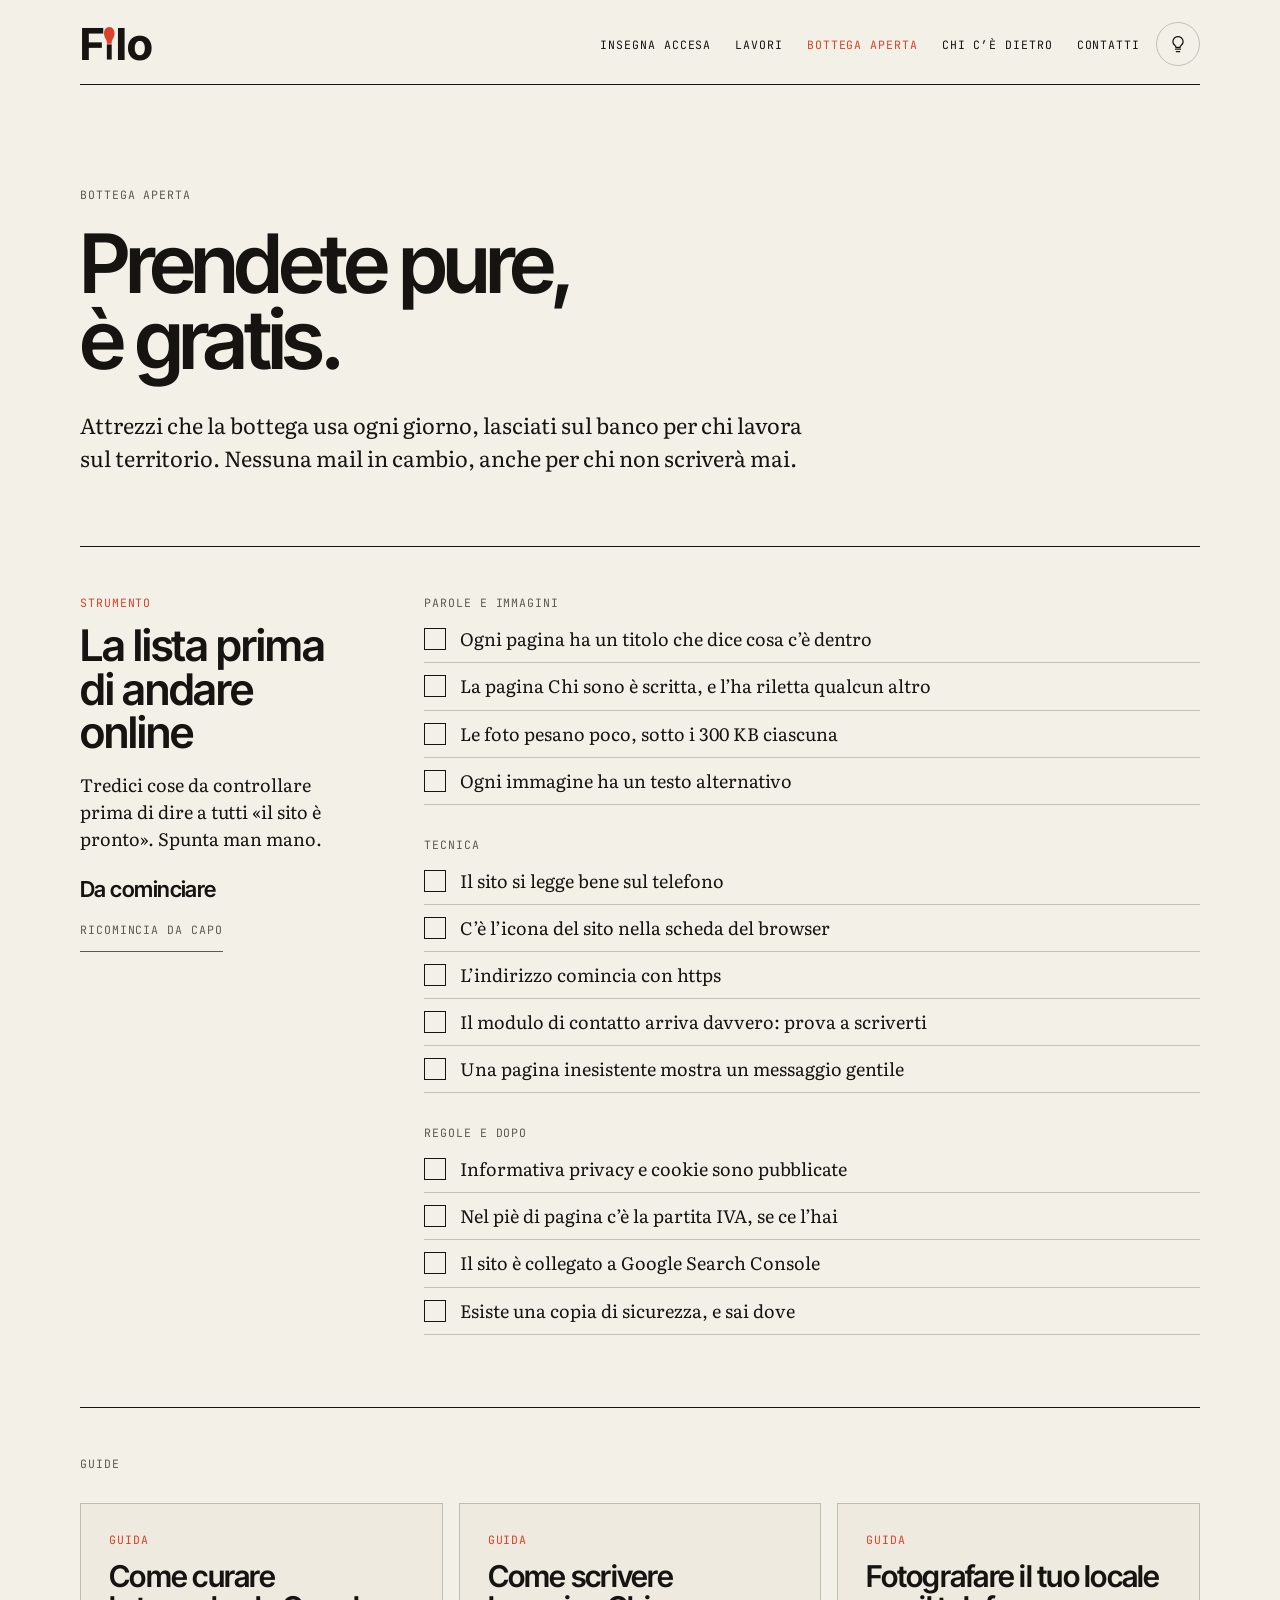
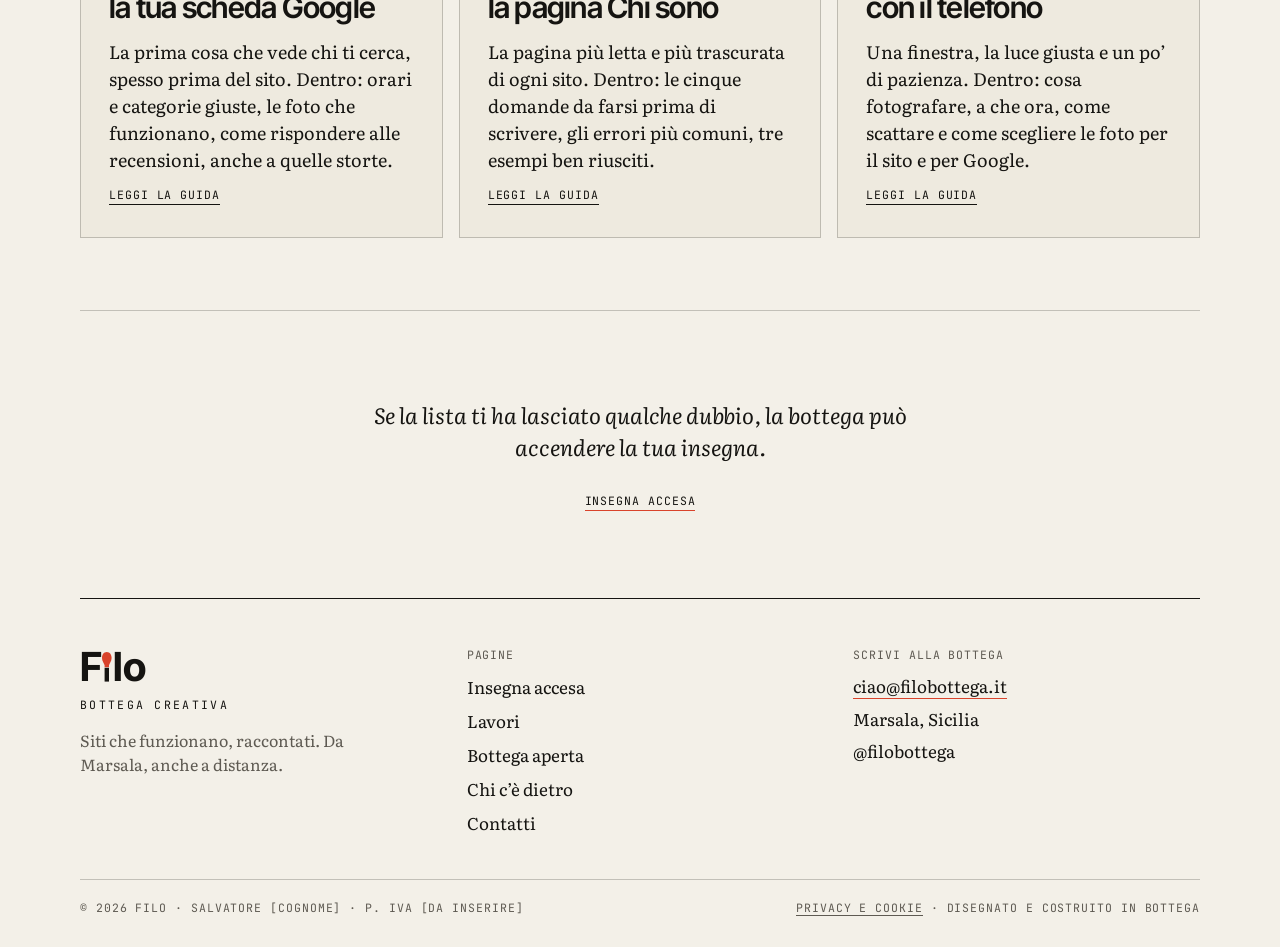
==== bottega-aperta.html @ 00c8da79 "Lineetta media al posto di quella lunga nei titoli e nella didascalia Co-Authored-By: Claude Opus 5." ====
<!doctype html>
<html lang="it">
<head>
<meta charset="utf-8">
<meta name="viewport" content="width=device-width, initial-scale=1">
<title>Bottega aperta – Filo</title>
<meta name="robots" content="noindex">
<link rel="icon" href="assets/favicon.svg" type="image/svg+xml">
<link rel="preconnect" href="https://fonts.googleapis.com">
<link rel="preconnect" href="https://fonts.gstatic.com" crossorigin>
<link rel="stylesheet" href="https://fonts.googleapis.com/css2?family=Inter+Tight:wght@400;500;600;700&amp;family=JetBrains+Mono:wght@400;500&amp;family=Literata:ital,opsz,wght@0,7..72,400;0,7..72,500;1,7..72,400&amp;display=swap">
<link rel="stylesheet" href="assets/style.css">
<script>try{var t=localStorage.getItem('filo-theme');if(t==='dark'||(!t&&matchMedia('(prefers-color-scheme: dark)').matches))document.documentElement.classList.add('is-dark')}catch(e){}</script>
</head>
<body>
<div class="pg" data-root style="min-height: 100vh">
<div style="max-width: 1200px; margin: 0 auto; padding: 0 clamp(16px, 4vw, 40px)">

<header class="nav" style="display: flex; flex-wrap: wrap; align-items: center; justify-content: space-between; gap: 16px; padding: 22px 0 18px; border-bottom: 1px solid var(--ink)">
<a href="index.html" class="h" aria-label="Filo, torna alla home" style="font-size: 44px; font-weight: 700; letter-spacing: -.055em; line-height: 1">F<svg class="logo-bulb" viewBox="0 0 24 74" aria-hidden="true"><path class="glass" d="M12 0 C 20 0 24 7 24 15 C 24 23 19 28 17.5 33 L 17.5 38 L 6.5 38 L 6.5 33 C 5 28 0 23 0 15 C 0 7 4 0 12 0 Z" fill="var(--accent)"></path><rect x="6.5" y="39.5" width="11" height="34.5" fill="currentColor"></rect></svg><span style="letter-spacing: -.005em">l</span>o</a>
<div class="ctl">
<button class="menubtn m" type="button" aria-expanded="false" aria-controls="menu" data-menu>Menu</button>
<button class="lamp" type="button" aria-label="Spegni la luce" data-lamp>
<svg width="20" height="20" viewBox="0 0 24 24" fill="none" stroke="currentColor" stroke-width="1.5" stroke-linecap="round" stroke-linejoin="round" aria-hidden="true"><path class="bulb" d="M9 18h6M10 21h4M12 3a6 6 0 0 0-3.6 10.8c.6.5 1 1.2 1 2V16h5.2v-.2c0-.8.4-1.5 1-2A6 6 0 0 0 12 3z"></path></svg>
</button>
</div>
<nav id="menu" class="navlinks" aria-label="Menu">
<a href="insegna-accesa.html" class="m">Insegna accesa</a>
<a href="lavori.html" class="m">Lavori</a>
<a href="bottega-aperta.html" class="m here" aria-current="page">Bottega aperta</a>
<a href="chi-ce-dietro.html" class="m">Chi c’è dietro</a>
<a href="contatti.html" class="m">Contatti</a>
</nav>
</header>

<section style="padding: clamp(48px, 8vw, 104px) 0 clamp(40px, 6vw, 72px)">
<p class="m" style="margin: 0 0 24px; color: var(--mute)">Bottega aperta</p>
<h1 class="h" style="margin: 0; font-size: clamp(44px, 6.4vw, 92px); line-height: .92; font-weight: 600; letter-spacing: -.045em">Prendete pure,<br>è gratis.</h1>
<p style="margin: 32px 0 0; max-width: 34em; font-size: clamp(19px, 1.7vw, 22px); line-height: 1.5">Attrezzi che la bottega usa ogni giorno, lasciati sul banco per chi lavora sul territorio. Nessuna mail in cambio, anche per chi non scriverà mai.</p>
</section>

<section id="lista" style="border-top: 1px solid var(--ink); padding: 48px 0 72px; display: flex; flex-wrap: wrap; gap: 32px 64px">
<div style="flex: 1 1 280px; min-width: 0">
<p class="m" style="margin: 0 0 14px; color: var(--accent)">Strumento</p>
<h2 class="h" style="margin: 0 0 16px; font-size: clamp(30px, 3.4vw, 44px); line-height: 1; font-weight: 600">La lista prima<br>di andare online</h2>
<p style="margin: 0 0 24px; font-size: 18px; line-height: 1.5">Tredici cose da controllare prima di dire a tutti «il sito è pronto». Spunta man mano.</p>
<p class="h" style="margin: 0 0 6px; font-size: 22px; font-weight: 600" aria-live="polite" data-progress>Da cominciare</p>
<button type="button" class="reset m" data-reset>Ricomincia da capo</button>
</div>
<div style="flex: 999 1 520px; min-width: 0; display: flex; flex-direction: column; gap: 32px">
<fieldset style="border: 0; margin: 0; padding: 0">
<legend class="m" style="padding: 0 0 6px; color: var(--mute)">Parole e immagini</legend>
<label class="chk"><input type="checkbox" data-check="a0"><span>Ogni pagina ha un titolo che dice cosa c’è dentro</span></label>
<label class="chk"><input type="checkbox" data-check="a1"><span>La pagina Chi sono è scritta, e l’ha riletta qualcun altro</span></label>
<label class="chk"><input type="checkbox" data-check="a2"><span>Le foto pesano poco, sotto i 300 KB ciascuna</span></label>
<label class="chk"><input type="checkbox" data-check="a3"><span>Ogni immagine ha un testo alternativo</span></label>
</fieldset>
<fieldset style="border: 0; margin: 0; padding: 0">
<legend class="m" style="padding: 0 0 6px; color: var(--mute)">Tecnica</legend>
<label class="chk"><input type="checkbox" data-check="b0"><span>Il sito si legge bene sul telefono</span></label>
<label class="chk"><input type="checkbox" data-check="b1"><span>C’è l’icona del sito nella scheda del browser</span></label>
<label class="chk"><input type="checkbox" data-check="b2"><span>L’indirizzo comincia con https</span></label>
<label class="chk"><input type="checkbox" data-check="b3"><span>Il modulo di contatto arriva davvero: prova a scriverti</span></label>
<label class="chk"><input type="checkbox" data-check="b4"><span>Una pagina inesistente mostra un messaggio gentile</span></label>
</fieldset>
<fieldset style="border: 0; margin: 0; padding: 0">
<legend class="m" style="padding: 0 0 6px; color: var(--mute)">Regole e dopo</legend>
<label class="chk"><input type="checkbox" data-check="c0"><span>Informativa privacy e cookie sono pubblicate</span></label>
<label class="chk"><input type="checkbox" data-check="c1"><span>Nel piè di pagina c’è la partita IVA, se ce l’hai</span></label>
<label class="chk"><input type="checkbox" data-check="c2"><span>Il sito è collegato a Google Search Console</span></label>
<label class="chk"><input type="checkbox" data-check="c3"><span>Esiste una copia di sicurezza, e sai dove</span></label>
</fieldset>
</div>
</section>

<section style="border-top: 1px solid var(--ink); padding: 48px 0 72px">
<p class="m" style="margin: 0 0 32px; color: var(--mute)">Guide</p>
<div style="display: grid; grid-template-columns: repeat(auto-fit, minmax(260px, 1fr)); gap: 16px">
<a href="#" style="display: flex; flex-direction: column; gap: 14px; background: var(--card); border: 1px solid var(--line); padding: 28px 28px 32px">
<span class="m" style="color: var(--accent)">Guida</span>
<span class="h" style="font-size: 30px; font-weight: 600; line-height: 1.05">Come curare<br>la tua scheda Google</span>
<span style="font-size: 18px; line-height: 1.5">La prima cosa che vede chi ti cerca, spesso prima del sito. Dentro: orari e categorie giuste, le foto che funzionano, come rispondere alle recensioni, anche a quelle storte.</span>
<span class="m" style="border-bottom: 1px solid currentColor; align-self: flex-start; padding-bottom: 2px">Leggi la guida</span>
</a>
<a href="#" style="display: flex; flex-direction: column; gap: 14px; background: var(--card); border: 1px solid var(--line); padding: 28px 28px 32px">
<span class="m" style="color: var(--accent)">Guida</span>
<span class="h" style="font-size: 30px; font-weight: 600; line-height: 1.05">Come scrivere<br>la pagina Chi sono</span>
<span style="font-size: 18px; line-height: 1.5">La pagina più letta e più trascurata di ogni sito. Dentro: le cinque domande da farsi prima di scrivere, gli errori più comuni, tre esempi ben riusciti.</span>
<span class="m" style="border-bottom: 1px solid currentColor; align-self: flex-start; padding-bottom: 2px">Leggi la guida</span>
</a>
<a href="#" style="display: flex; flex-direction: column; gap: 14px; background: var(--card); border: 1px solid var(--line); padding: 28px 28px 32px">
<span class="m" style="color: var(--accent)">Guida</span>
<span class="h" style="font-size: 30px; font-weight: 600; line-height: 1.05">Fotografare il tuo locale<br>con il telefono</span>
<span style="font-size: 18px; line-height: 1.5">Una finestra, la luce giusta e un po’ di pazienza. Dentro: cosa fotografare, a che ora, come scattare e come scegliere le foto per il sito e per Google.</span>
<span class="m" style="border-bottom: 1px solid currentColor; align-self: flex-start; padding-bottom: 2px">Leggi la guida</span>
</a>
</div>
</section>

<section style="border-top: 1px solid var(--line); padding: clamp(48px, 8vw, 88px) 0; text-align: center">
<p style="margin: 0 auto 24px; max-width: 26em; font-size: 22px; line-height: 1.45; font-style: italic">Se la lista ti ha lasciato qualche dubbio, la bottega può accendere la tua insegna.</p>
<a href="insegna-accesa.html" class="m" style="border-bottom: 1px solid var(--accent); padding-bottom: 2px">Insegna accesa</a>
</section>

<footer style="border-top: 1px solid var(--ink); padding: 48px 0 32px">
<div style="display: grid; grid-template-columns: repeat(auto-fit, minmax(200px, 1fr)); gap: 32px 40px; padding-bottom: 40px">
<div>
<a href="index.html" class="h" aria-label="Filo, torna alla home" style="font-size: 40px; font-weight: 700; letter-spacing: -.055em; line-height: 1">F<svg class="logo-bulb" viewBox="0 0 24 74" aria-hidden="true"><path class="glass" d="M12 0 C 20 0 24 7 24 15 C 24 23 19 28 17.5 33 L 17.5 38 L 6.5 38 L 6.5 33 C 5 28 0 23 0 15 C 0 7 4 0 12 0 Z" fill="var(--accent)"></path><rect x="6.5" y="39.5" width="11" height="34.5" fill="currentColor"></rect></svg><span style="letter-spacing: -.005em">l</span>o</a>
<p class="m" style="margin: 10px 0 0; letter-spacing: .2em">Bottega creativa</p>
<p style="margin: 16px 0 0; max-width: 18em; font-size: 16px; line-height: 1.5; color: var(--mute)">Siti che funzionano, raccontati. Da Marsala, anche a distanza.</p>
</div>
<nav aria-label="Pagine del sito">
<p class="m" style="margin: 0 0 8px; color: var(--mute)">Pagine</p>
<ul style="list-style: none; margin: 0; padding: 0; font-size: 17px; line-height: 1.4">
<li><a href="insegna-accesa.html" style="display: inline-block; padding: 5px 0">Insegna accesa</a></li>
<li><a href="lavori.html" style="display: inline-block; padding: 5px 0">Lavori</a></li>
<li><a href="bottega-aperta.html" style="display: inline-block; padding: 5px 0">Bottega aperta</a></li>
<li><a href="chi-ce-dietro.html" style="display: inline-block; padding: 5px 0">Chi c’è dietro</a></li>
<li><a href="contatti.html" style="display: inline-block; padding: 5px 0">Contatti</a></li>
</ul>
</nav>
<div>
<p class="m" style="margin: 0 0 8px; color: var(--mute)">Scrivi alla bottega</p>
<p style="margin: 0; font-size: 17px; line-height: 1.9"><a href="mailto:ciao@filobottega.it" style="border-bottom: 1px solid var(--accent)">ciao@filobottega.it</a><br>Marsala, Sicilia<br>@filobottega</p>
</div>
</div>
<div style="display: flex; flex-wrap: wrap; justify-content: space-between; gap: 12px 24px; padding-top: 20px; border-top: 1px solid var(--line)">
<span class="m" style="color: var(--mute)">© 2026 Filo · Salvatore [Cognome] · P. IVA [da inserire]</span>
<span class="m" style="color: var(--mute)"><a href="#" style="color: var(--mute); border-bottom: 1px solid currentColor">Privacy e cookie</a> · Disegnato e costruito in bottega</span>
</div>
</footer>

</div>
</div>
<script src="assets/main.js"></script>
</body>
</html>
---- assets/style.css ----
body{margin:0}
html{-webkit-text-size-adjust:100%}
*,*::before,*::after{box-sizing:border-box}
img,svg{max-width:100%}
.pg{--paper:#F3F0E8;--ink:#151411;--mute:#5E5A52;--line:rgba(21,20,17,.22);--accent:#D9432B;--frame:#FBF9F4;--ph:#DDD7C9;--card:#EEEADF;--swash:#E3DCCB;background:var(--paper);color:var(--ink);font-family:'Literata',Georgia,serif}
.pg.dark{--paper:#151411;--ink:#ECE8DE;--mute:#A8A397;--line:rgba(236,232,222,.22);--accent:#E8573F;--frame:#ECE8DE;--ph:#2C2A25;--card:#1D1B18;--swash:#26231F}
.h{font-family:'Inter Tight',system-ui,sans-serif;letter-spacing:-.025em}
.m{font-family:'JetBrains Mono',ui-monospace,monospace;text-transform:uppercase;font-size:11.5px;letter-spacing:.08em}
a{color:var(--ink);text-decoration:none}
a:hover{color:var(--accent)}
.lamp{background:none;border:1px solid var(--line);color:var(--ink);width:44px;height:44px;border-radius:50%;display:flex;align-items:center;justify-content:center;cursor:pointer}
.lamp:hover{border-color:var(--accent);color:var(--accent)}
.pg.dark .bulb{fill:var(--accent)}
.logo-bulb{display:inline-block;width:.24em;height:.74em;margin:0 .03em 0 .06em;vertical-align:baseline;overflow:visible}
.pg.dark .logo-bulb .glass{filter:drop-shadow(0 0 .05em #E8573F) drop-shadow(0 0 .14em rgba(232,87,63,.55))}
.navlinks{display:flex;flex-wrap:wrap;align-items:center;gap:0 24px;order:2;margin-left:auto}
.navlinks a{display:inline-flex;align-items:center;min-height:44px}
.ctl{display:flex;align-items:center;gap:12px;order:3}
.menubtn{display:none;min-height:44px;padding:0 16px;border:1px solid var(--line);background:none;color:var(--ink);cursor:pointer}
.menubtn:hover{border-color:var(--accent);color:var(--accent)}
.hnav .navlinks{margin-left:0;justify-content:center;gap:0 28px}
@media (max-width:760px){
.navlinks{display:none}
.menubtn{display:inline-flex;align-items:center}
.nav.open .navlinks{display:flex;flex-direction:column;align-items:stretch;gap:0;flex-basis:100%;order:4;margin:6px 0 0}
.nav.open .navlinks a{font-size:14px;min-height:52px;border-top:1px solid var(--line);justify-content:flex-start}
.hnav{padding:10px 0 !important}
}
.btn{display:inline-flex;align-items:center;min-height:44px;padding:0 22px;border:1px solid var(--ink)}
.btn.fill{background:var(--ink);color:var(--paper)}
.btn.fill:hover{background:var(--accent);border-color:var(--accent);color:#fff}
.field{width:100%;box-sizing:border-box;min-height:44px;padding:10px 0;border:0;border-bottom:1px solid rgba(21,20,17,.3);background:transparent;color:#151411;font:inherit;font-size:18px}
.field:focus{outline:none;border-bottom-color:#D9432B}
.pg{--paper:#F3F0E8;--ink:#151411;--mute:#5E5A52;--line:rgba(21,20,17,.22);--accent:#D9432B;--frame:#FBF9F4;--card:#EEEADF;background:var(--paper);color:var(--ink);font-family:'Literata',Georgia,serif}
.pg.dark{--paper:#151411;--ink:#ECE8DE;--mute:#A8A397;--line:rgba(236,232,222,.22);--accent:#E8573F;--frame:#ECE8DE;--card:#1D1B18}
.here{color:var(--accent)}
.pg{--paper:#F3F0E8;--ink:#151411;--mute:#5E5A52;--line:rgba(21,20,17,.22);--accent:#D9432B;--frame:#FBF9F4;--ph:#DDD7C9;--card:#EEEADF;background:var(--paper);color:var(--ink);font-family:'Literata',Georgia,serif}
.pg.dark{--paper:#151411;--ink:#ECE8DE;--mute:#A8A397;--line:rgba(236,232,222,.22);--accent:#E8573F;--frame:#ECE8DE;--ph:#2C2A25;--card:#1D1B18}
.chk{display:flex;gap:14px;align-items:flex-start;min-height:44px;padding:10px 0;border-bottom:1px solid var(--line);cursor:pointer;font-size:18px;line-height:1.45}
.chk input{appearance:none;-webkit-appearance:none;flex:0 0 22px;width:22px;height:22px;margin:2px 0 0;border:1.5px solid var(--ink);background:transparent;cursor:pointer;display:grid;place-content:center}
.chk input:checked{background:var(--accent);border-color:var(--accent)}
.chk input:checked::after{content:"";width:10px;height:6px;border-left:2px solid #fff;border-bottom:2px solid #fff;transform:translateY(-1px) rotate(-45deg)}
.chk input:focus-visible{outline:2px solid var(--accent);outline-offset:2px}
.done{color:var(--mute);text-decoration:line-through;text-decoration-color:var(--accent)}
.reset{background:none;border:0;padding:0;min-height:44px;color:var(--mute);cursor:pointer;border-bottom:1px solid currentColor}
.reset:hover{color:var(--accent)}
.chip{min-height:40px;padding:0 16px;border:1px solid rgba(21,20,17,.35);background:transparent;color:#151411;cursor:pointer;border-radius:999px}
.chip:hover{border-color:#D9432B}
.chip.on{background:#151411;border-color:#151411;color:#F3F0E8}
.chip:focus-visible,.send:focus-visible{outline:2px solid #D9432B;outline-offset:2px}
.send{min-height:48px;padding:0 28px;background:#151411;color:#F3F0E8;border:0;cursor:pointer}
.send:hover{background:#D9432B}
.is-dark .pg{--paper:#151411;--ink:#ECE8DE;--mute:#A8A397;--line:rgba(236,232,222,.22);--accent:#E8573F;--frame:#ECE8DE;--ph:#2C2A25;--card:#1D1B18;--swash:#26231F}
.is-dark .bulb{fill:var(--accent)}
.is-dark .logo-bulb .glass{filter:drop-shadow(0 0 .05em #E8573F) drop-shadow(0 0 .14em rgba(232,87,63,.55))}
.chk input:checked+span{color:var(--mute);text-decoration:line-through;text-decoration-color:var(--accent)}
[hidden]{display:none !important}
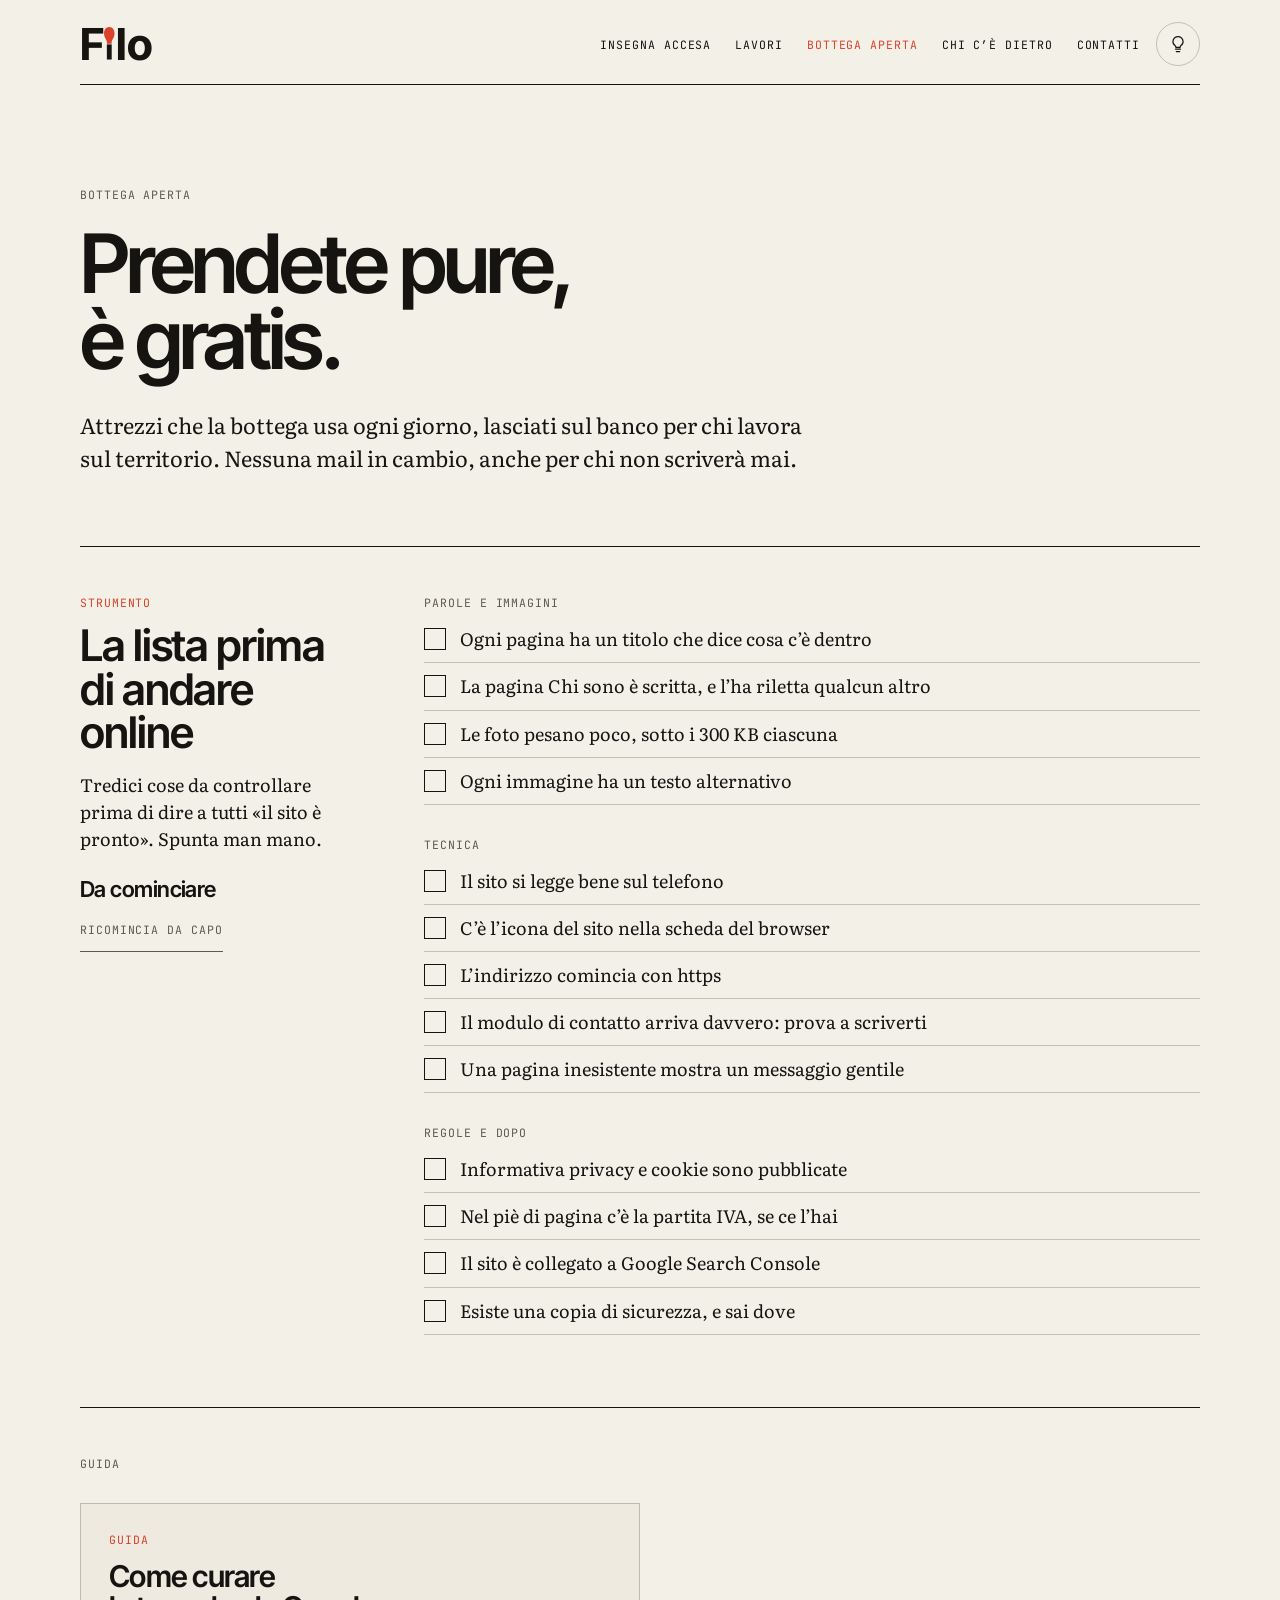
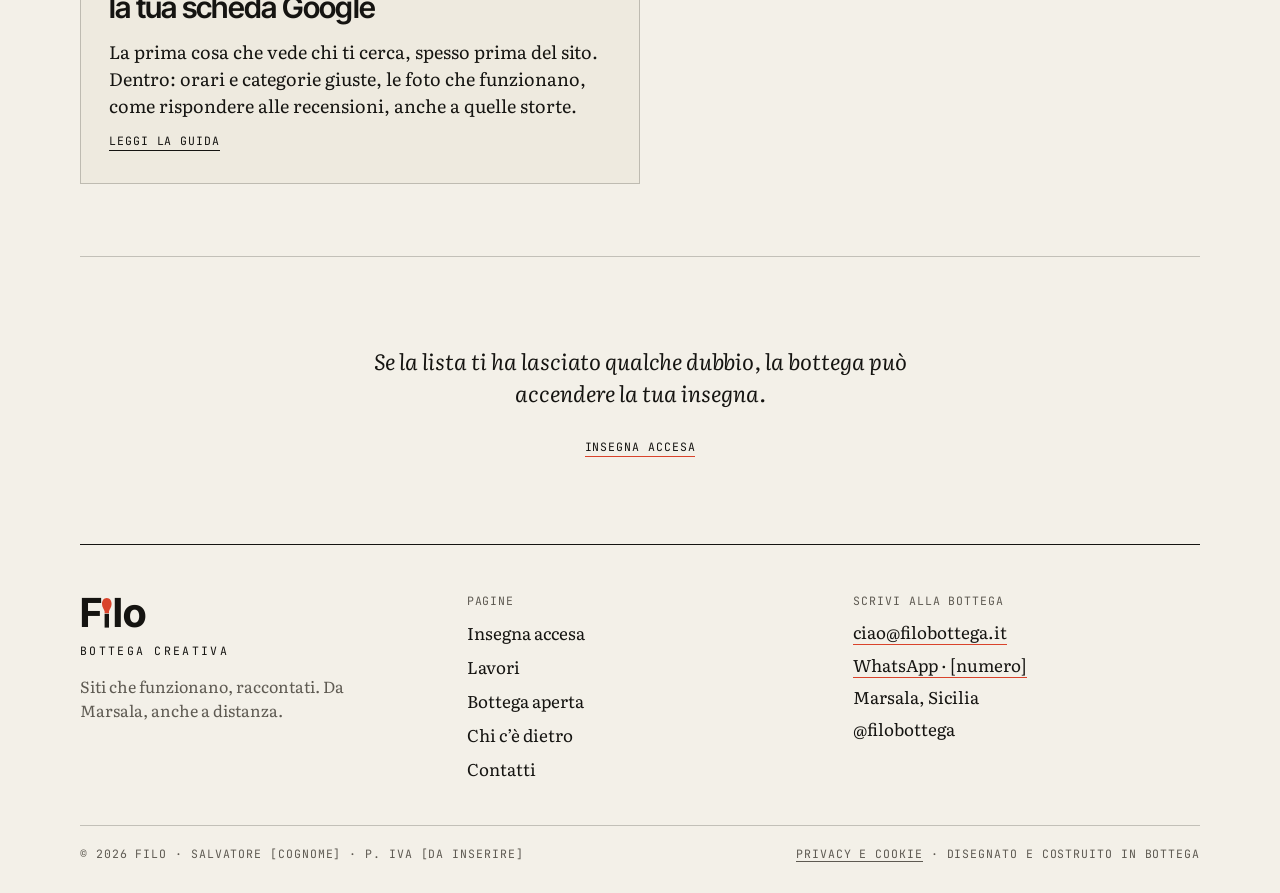
==== commit 0266b66d: "Home: La piazza e la casa, nuovo ordine, racconto di Mey in evidenza, WhatsApp Co-Authored-By: Claud" ====
--- a/bottega-aperta.html
+++ b/bottega-aperta.html
@@ -74,24 +74,12 @@
 </section>
 
 <section style="border-top: 1px solid var(--ink); padding: 48px 0 72px">
-<p class="m" style="margin: 0 0 32px; color: var(--mute)">Guide</p>
-<div style="display: grid; grid-template-columns: repeat(auto-fit, minmax(260px, 1fr)); gap: 16px">
+<p class="m" style="margin: 0 0 32px; color: var(--mute)">Guida</p>
+<div style="display: grid; grid-template-columns: repeat(auto-fit, minmax(260px, 1fr)); gap: 16px; max-width: 560px">
 <a href="#" style="display: flex; flex-direction: column; gap: 14px; background: var(--card); border: 1px solid var(--line); padding: 28px 28px 32px">
 <span class="m" style="color: var(--accent)">Guida</span>
 <span class="h" style="font-size: 30px; font-weight: 600; line-height: 1.05">Come curare<br>la tua scheda Google</span>
 <span style="font-size: 18px; line-height: 1.5">La prima cosa che vede chi ti cerca, spesso prima del sito. Dentro: orari e categorie giuste, le foto che funzionano, come rispondere alle recensioni, anche a quelle storte.</span>
-<span class="m" style="border-bottom: 1px solid currentColor; align-self: flex-start; padding-bottom: 2px">Leggi la guida</span>
-</a>
-<a href="#" style="display: flex; flex-direction: column; gap: 14px; background: var(--card); border: 1px solid var(--line); padding: 28px 28px 32px">
-<span class="m" style="color: var(--accent)">Guida</span>
-<span class="h" style="font-size: 30px; font-weight: 600; line-height: 1.05">Come scrivere<br>la pagina Chi sono</span>
-<span style="font-size: 18px; line-height: 1.5">La pagina più letta e più trascurata di ogni sito. Dentro: le cinque domande da farsi prima di scrivere, gli errori più comuni, tre esempi ben riusciti.</span>
-<span class="m" style="border-bottom: 1px solid currentColor; align-self: flex-start; padding-bottom: 2px">Leggi la guida</span>
-</a>
-<a href="#" style="display: flex; flex-direction: column; gap: 14px; background: var(--card); border: 1px solid var(--line); padding: 28px 28px 32px">
-<span class="m" style="color: var(--accent)">Guida</span>
-<span class="h" style="font-size: 30px; font-weight: 600; line-height: 1.05">Fotografare il tuo locale<br>con il telefono</span>
-<span style="font-size: 18px; line-height: 1.5">Una finestra, la luce giusta e un po’ di pazienza. Dentro: cosa fotografare, a che ora, come scattare e come scegliere le foto per il sito e per Google.</span>
 <span class="m" style="border-bottom: 1px solid currentColor; align-self: flex-start; padding-bottom: 2px">Leggi la guida</span>
 </a>
 </div>
@@ -121,7 +109,7 @@
 </nav>
 <div>
 <p class="m" style="margin: 0 0 8px; color: var(--mute)">Scrivi alla bottega</p>
-<p style="margin: 0; font-size: 17px; line-height: 1.9"><a href="mailto:ciao@filobottega.it" style="border-bottom: 1px solid var(--accent)">ciao@filobottega.it</a><br>Marsala, Sicilia<br>@filobottega</p>
+<p style="margin: 0; font-size: 17px; line-height: 1.9"><a href="mailto:ciao@filobottega.it" style="border-bottom: 1px solid var(--accent)">ciao@filobottega.it</a><br><a href="https://wa.me/390000000000?text=Ciao%20Filo%2C%20vorrei%20accendere%20la%20mia%20insegna" style="border-bottom: 1px solid var(--accent)">WhatsApp · [numero]</a><br>Marsala, Sicilia<br>@filobottega</p>
 </div>
 </div>
 <div style="display: flex; flex-wrap: wrap; justify-content: space-between; gap: 12px 24px; padding-top: 20px; border-top: 1px solid var(--line)">
--- a/assets/style.css
+++ b/assets/style.css
@@ -19,6 +19,10 @@
 .menubtn{display:none;min-height:44px;padding:0 16px;border:1px solid var(--line);background:none;color:var(--ink);cursor:pointer}
 .menubtn:hover{border-color:var(--accent);color:var(--accent)}
 .hnav .navlinks{margin-left:0;justify-content:center;gap:0 28px}
+.mbr{display:none}
+.thread-v{display:none}
+@media (max-width:760px){.thread-h{display:none}.thread-v{display:block}.pc-cols{grid-template-columns:minmax(0,1fr) !important;row-gap:120px !important;padding-bottom:90px !important}}
+@media (max-width:760px){.topbar{flex-wrap:nowrap !important}.open-status{display:none !important}.mbr{display:inline}.sep{display:none}.sign{line-height:1.7}}
 @media (max-width:760px){
 .navlinks{display:none}
 .menubtn{display:inline-flex;align-items:center}
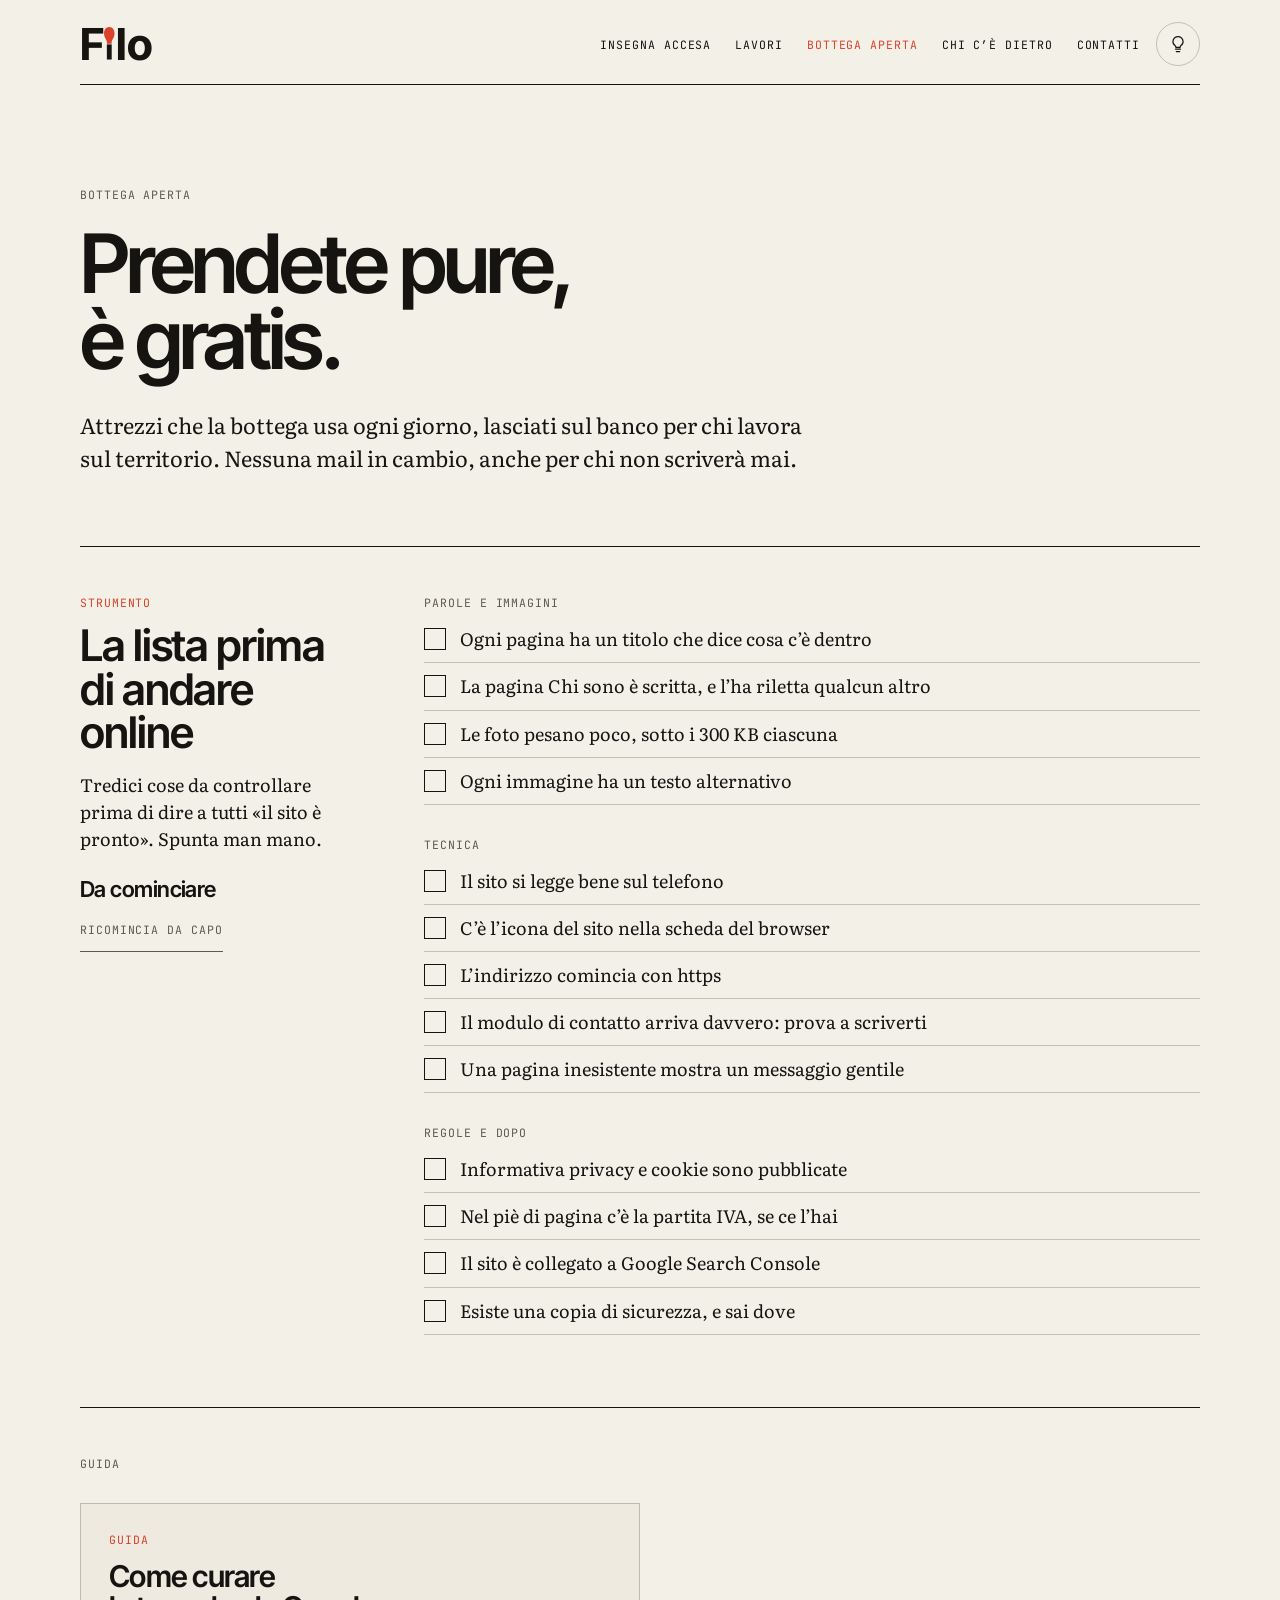
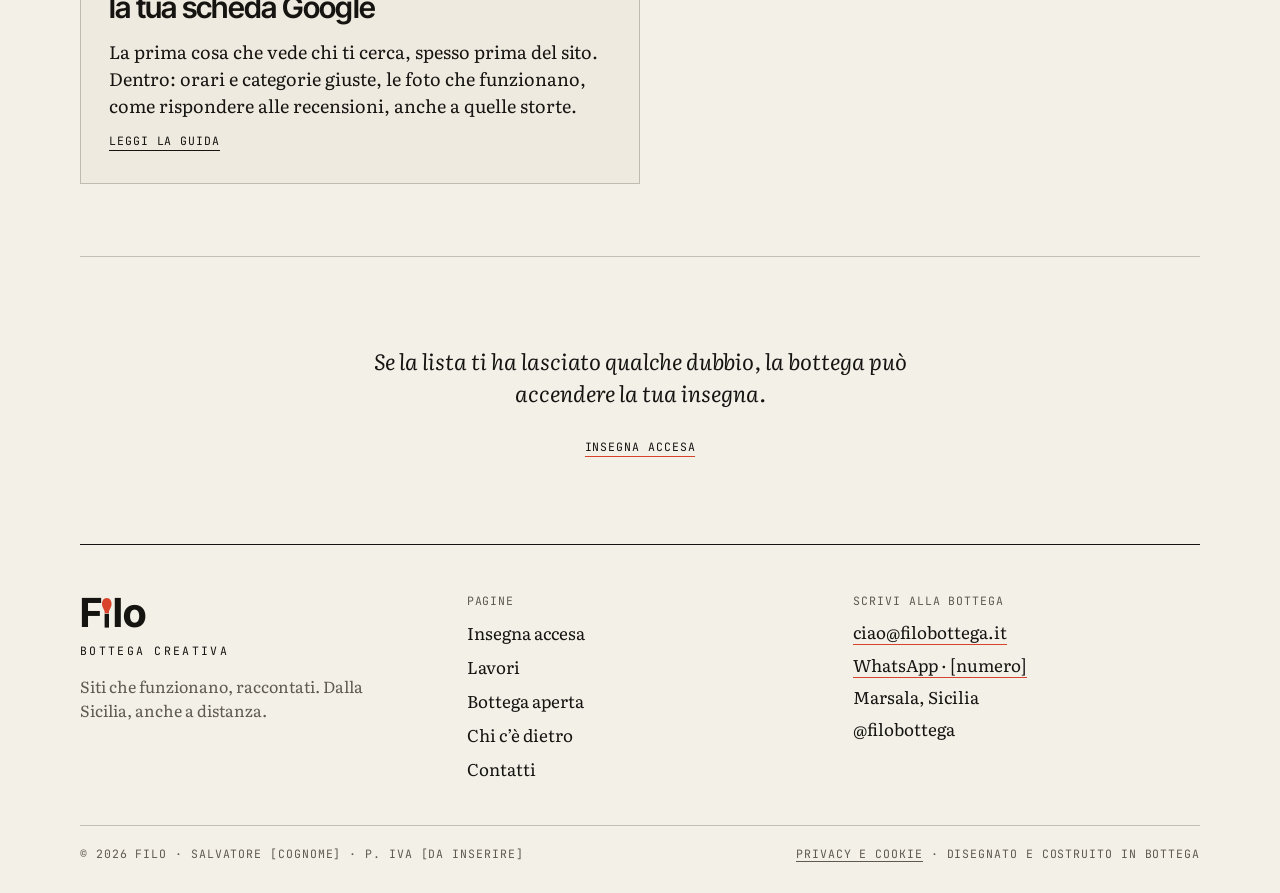
==== commit 4e511026: "Piè di pagina: Dalla Sicilia, anche a distanza Co-Authored-By: Claude Opus 5.5 <noreply@anthropic.co" ====
--- a/bottega-aperta.html
+++ b/bottega-aperta.html
@@ -95,7 +95,7 @@
 <div>
 <a href="index.html" class="h" aria-label="Filo, torna alla home" style="font-size: 40px; font-weight: 700; letter-spacing: -.055em; line-height: 1">F<svg class="logo-bulb" viewBox="0 0 24 74" aria-hidden="true"><path class="glass" d="M12 0 C 20 0 24 7 24 15 C 24 23 19 28 17.5 33 L 17.5 38 L 6.5 38 L 6.5 33 C 5 28 0 23 0 15 C 0 7 4 0 12 0 Z" fill="var(--accent)"></path><rect x="6.5" y="39.5" width="11" height="34.5" fill="currentColor"></rect></svg><span style="letter-spacing: -.005em">l</span>o</a>
 <p class="m" style="margin: 10px 0 0; letter-spacing: .2em">Bottega creativa</p>
-<p style="margin: 16px 0 0; max-width: 18em; font-size: 16px; line-height: 1.5; color: var(--mute)">Siti che funzionano, raccontati. Da Marsala, anche a distanza.</p>
+<p style="margin: 16px 0 0; max-width: 18em; font-size: 16px; line-height: 1.5; color: var(--mute)">Siti che funzionano, raccontati. Dalla Sicilia, anche a distanza.</p>
 </div>
 <nav aria-label="Pagine del sito">
 <p class="m" style="margin: 0 0 8px; color: var(--mute)">Pagine</p>
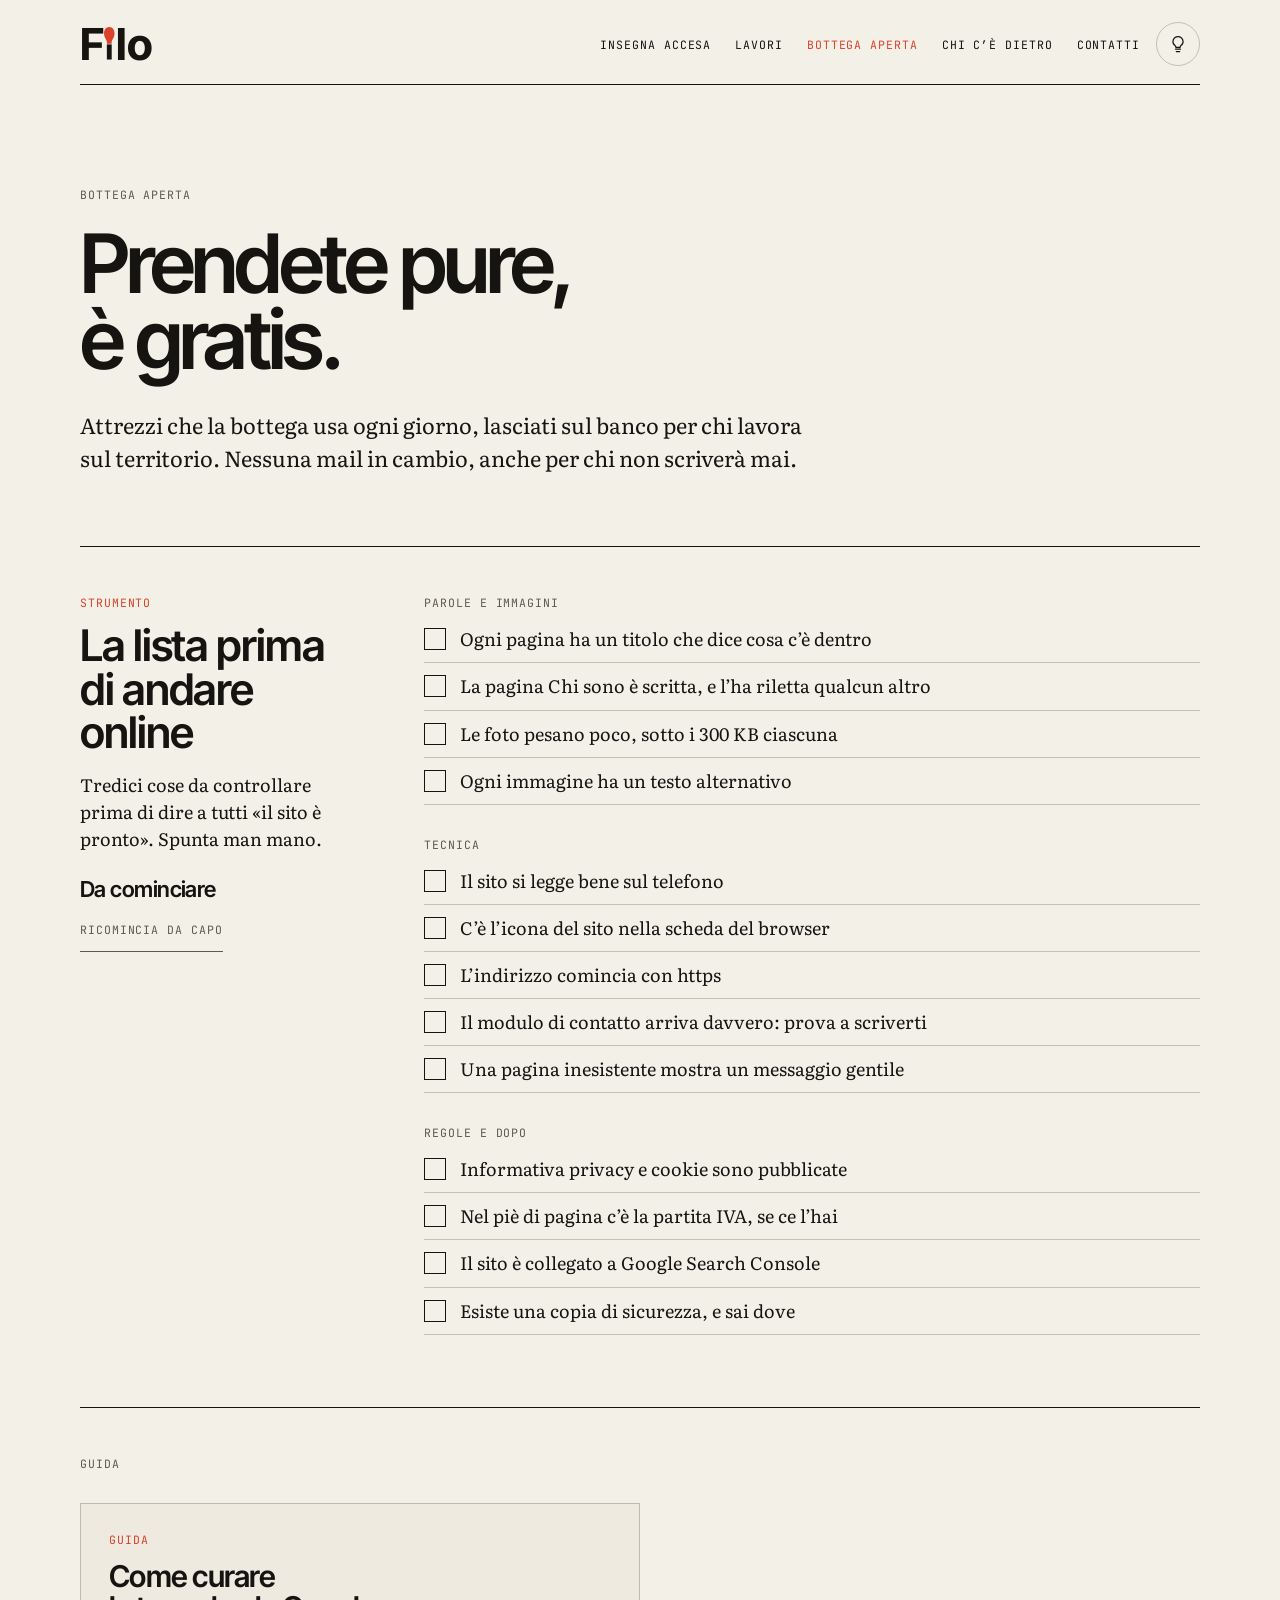
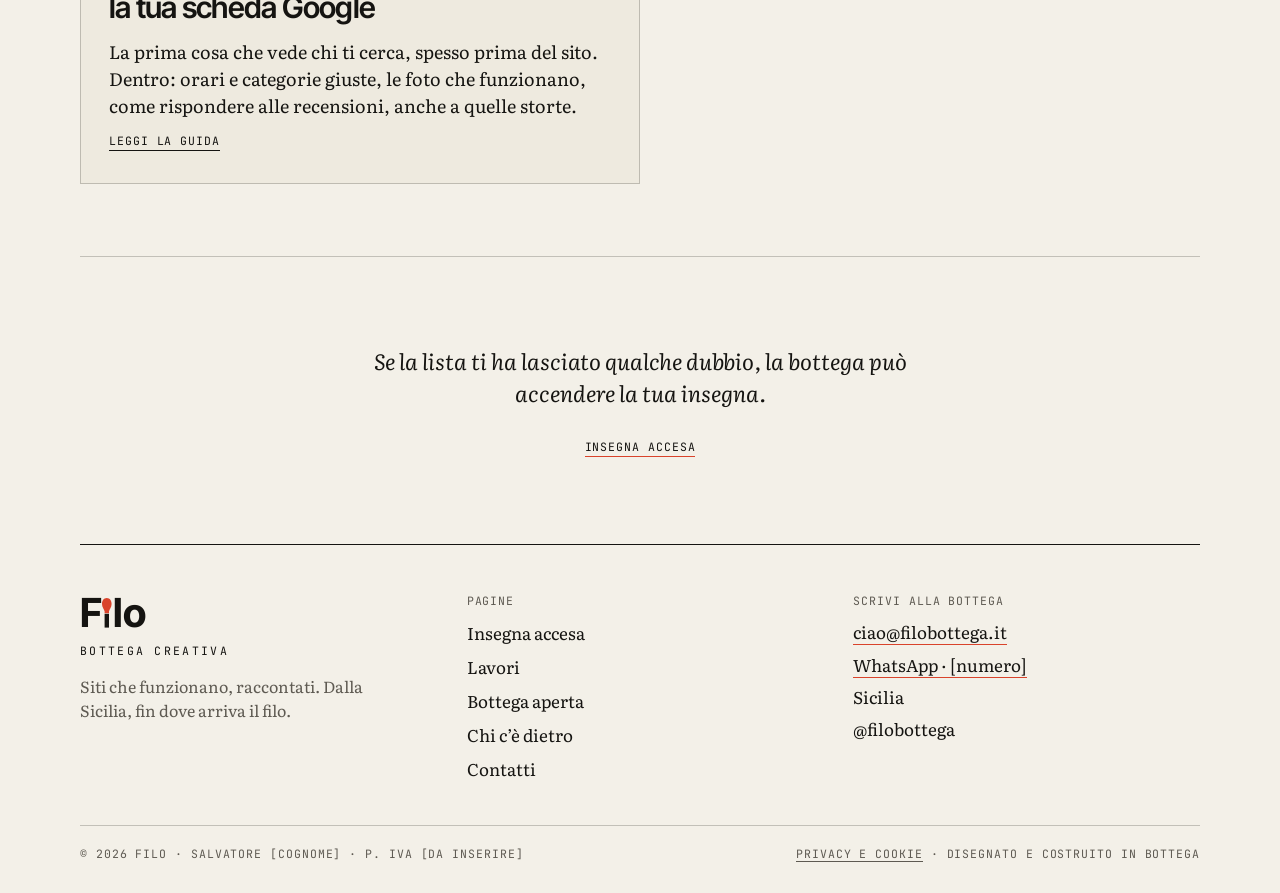
==== commit 84f28841: "Via Marsala dal sito; piè di pagina: Dalla Sicilia, fin dove arriva il filo Co-Authored-By: Claude O" ====
--- a/bottega-aperta.html
+++ b/bottega-aperta.html
@@ -95,7 +95,7 @@
 <div>
 <a href="index.html" class="h" aria-label="Filo, torna alla home" style="font-size: 40px; font-weight: 700; letter-spacing: -.055em; line-height: 1">F<svg class="logo-bulb" viewBox="0 0 24 74" aria-hidden="true"><path class="glass" d="M12 0 C 20 0 24 7 24 15 C 24 23 19 28 17.5 33 L 17.5 38 L 6.5 38 L 6.5 33 C 5 28 0 23 0 15 C 0 7 4 0 12 0 Z" fill="var(--accent)"></path><rect x="6.5" y="39.5" width="11" height="34.5" fill="currentColor"></rect></svg><span style="letter-spacing: -.005em">l</span>o</a>
 <p class="m" style="margin: 10px 0 0; letter-spacing: .2em">Bottega creativa</p>
-<p style="margin: 16px 0 0; max-width: 18em; font-size: 16px; line-height: 1.5; color: var(--mute)">Siti che funzionano, raccontati. Dalla Sicilia, anche a distanza.</p>
+<p style="margin: 16px 0 0; max-width: 18em; font-size: 16px; line-height: 1.5; color: var(--mute)">Siti che funzionano, raccontati. Dalla Sicilia, fin dove arriva il filo.</p>
 </div>
 <nav aria-label="Pagine del sito">
 <p class="m" style="margin: 0 0 8px; color: var(--mute)">Pagine</p>
@@ -109,7 +109,7 @@
 </nav>
 <div>
 <p class="m" style="margin: 0 0 8px; color: var(--mute)">Scrivi alla bottega</p>
-<p style="margin: 0; font-size: 17px; line-height: 1.9"><a href="mailto:ciao@filobottega.it" style="border-bottom: 1px solid var(--accent)">ciao@filobottega.it</a><br><a href="https://wa.me/390000000000?text=Ciao%20Filo%2C%20vorrei%20accendere%20la%20mia%20insegna" style="border-bottom: 1px solid var(--accent)">WhatsApp · [numero]</a><br>Marsala, Sicilia<br>@filobottega</p>
+<p style="margin: 0; font-size: 17px; line-height: 1.9"><a href="mailto:ciao@filobottega.it" style="border-bottom: 1px solid var(--accent)">ciao@filobottega.it</a><br><a href="https://wa.me/390000000000?text=Ciao%20Filo%2C%20vorrei%20accendere%20la%20mia%20insegna" style="border-bottom: 1px solid var(--accent)">WhatsApp · [numero]</a><br>Sicilia<br>@filobottega</p>
 </div>
 </div>
 <div style="display: flex; flex-wrap: wrap; justify-content: space-between; gap: 12px 24px; padding-top: 20px; border-top: 1px solid var(--line)">
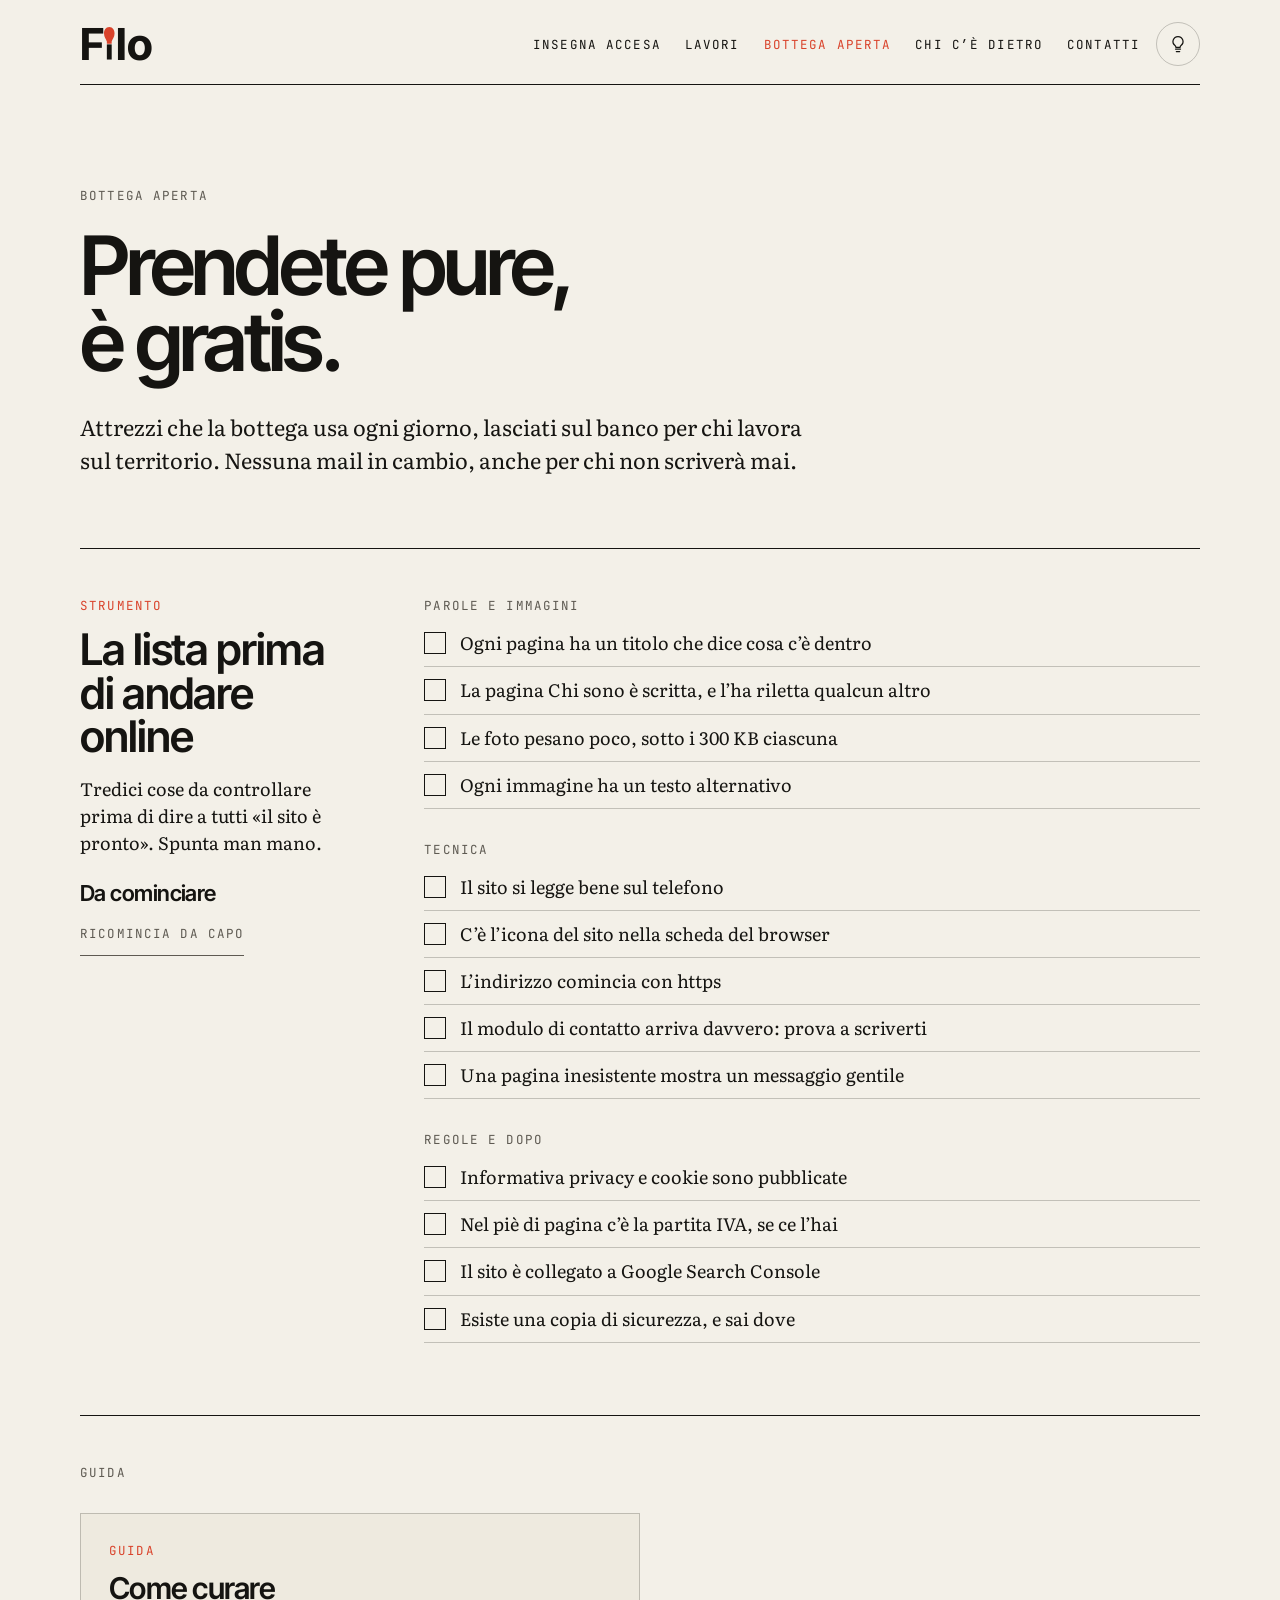
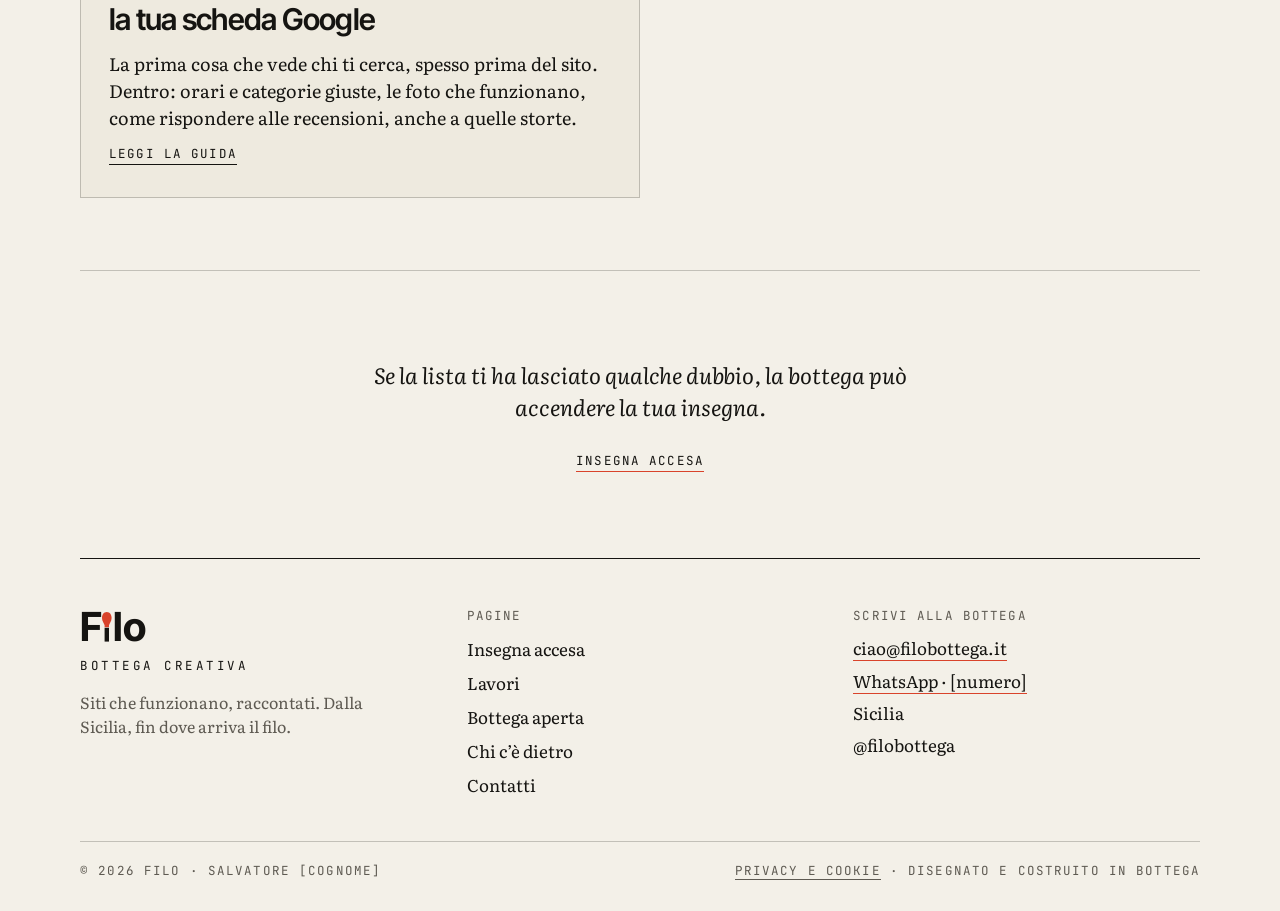
==== commit 9de6ed93: "Pagina Privacy e cookie (bozza), via la partita IVA, plurale, Mey in lavorazione Co-Authored-By: Cla" ====
--- a/bottega-aperta.html
+++ b/bottega-aperta.html
@@ -113,8 +113,8 @@
 </div>
 </div>
 <div style="display: flex; flex-wrap: wrap; justify-content: space-between; gap: 12px 24px; padding-top: 20px; border-top: 1px solid var(--line)">
-<span class="m" style="color: var(--mute)">© 2026 Filo · Salvatore [Cognome] · P. IVA [da inserire]</span>
-<span class="m" style="color: var(--mute)"><a href="#" style="color: var(--mute); border-bottom: 1px solid currentColor">Privacy e cookie</a> · Disegnato e costruito in bottega</span>
+<span class="m" style="color: var(--mute)">© 2026 Filo · Salvatore [Cognome]</span>
+<span class="m" style="color: var(--mute)"><a href="privacy.html" style="color: var(--mute); border-bottom: 1px solid currentColor">Privacy e cookie</a> · Disegnato e costruito in bottega</span>
 </div>
 </footer>
 
--- a/assets/style.css
+++ b/assets/style.css
@@ -5,7 +5,7 @@
 .pg{--paper:#F3F0E8;--ink:#151411;--mute:#5E5A52;--line:rgba(21,20,17,.22);--accent:#D9432B;--frame:#FBF9F4;--ph:#DDD7C9;--card:#EEEADF;--swash:#E3DCCB;background:var(--paper);color:var(--ink);font-family:'Literata',Georgia,serif}
 .pg.dark{--paper:#151411;--ink:#ECE8DE;--mute:#A8A397;--line:rgba(236,232,222,.22);--accent:#E8573F;--frame:#ECE8DE;--ph:#2C2A25;--card:#1D1B18;--swash:#26231F}
 .h{font-family:'Inter Tight',system-ui,sans-serif;letter-spacing:-.025em}
-.m{font-family:'JetBrains Mono',ui-monospace,monospace;text-transform:uppercase;font-size:11.5px;letter-spacing:.08em}
+.m{font-family:'JetBrains Mono',ui-monospace,monospace;text-transform:uppercase;font-size:12.5px;letter-spacing:.09em}
 a{color:var(--ink);text-decoration:none}
 a:hover{color:var(--accent)}
 .lamp{background:none;border:1px solid var(--line);color:var(--ink);width:44px;height:44px;border-radius:50%;display:flex;align-items:center;justify-content:center;cursor:pointer}
@@ -21,7 +21,7 @@
 .hnav .navlinks{margin-left:0;justify-content:center;gap:0 28px}
 .mbr{display:none}
 .thread-v{display:none}
-@media (max-width:760px){.thread-h{display:none}.thread-v{display:block}.pc-cols{grid-template-columns:minmax(0,1fr) !important;row-gap:120px !important;padding-bottom:90px !important}}
+@media (max-width:760px){.thread-h{display:none}.thread-v{display:block}.pc-cols{grid-template-columns:minmax(0,1fr) !important;row-gap:120px !important;padding-bottom:90px !important}.pc-cols>div{padding:0 12px}.pc-cols p{font-size:17px !important}}
 @media (max-width:760px){.topbar{flex-wrap:nowrap !important}.open-status{display:none !important}.mbr{display:inline}.sep{display:none}.sign{line-height:1.7}}
 @media (max-width:760px){
 .navlinks{display:none}
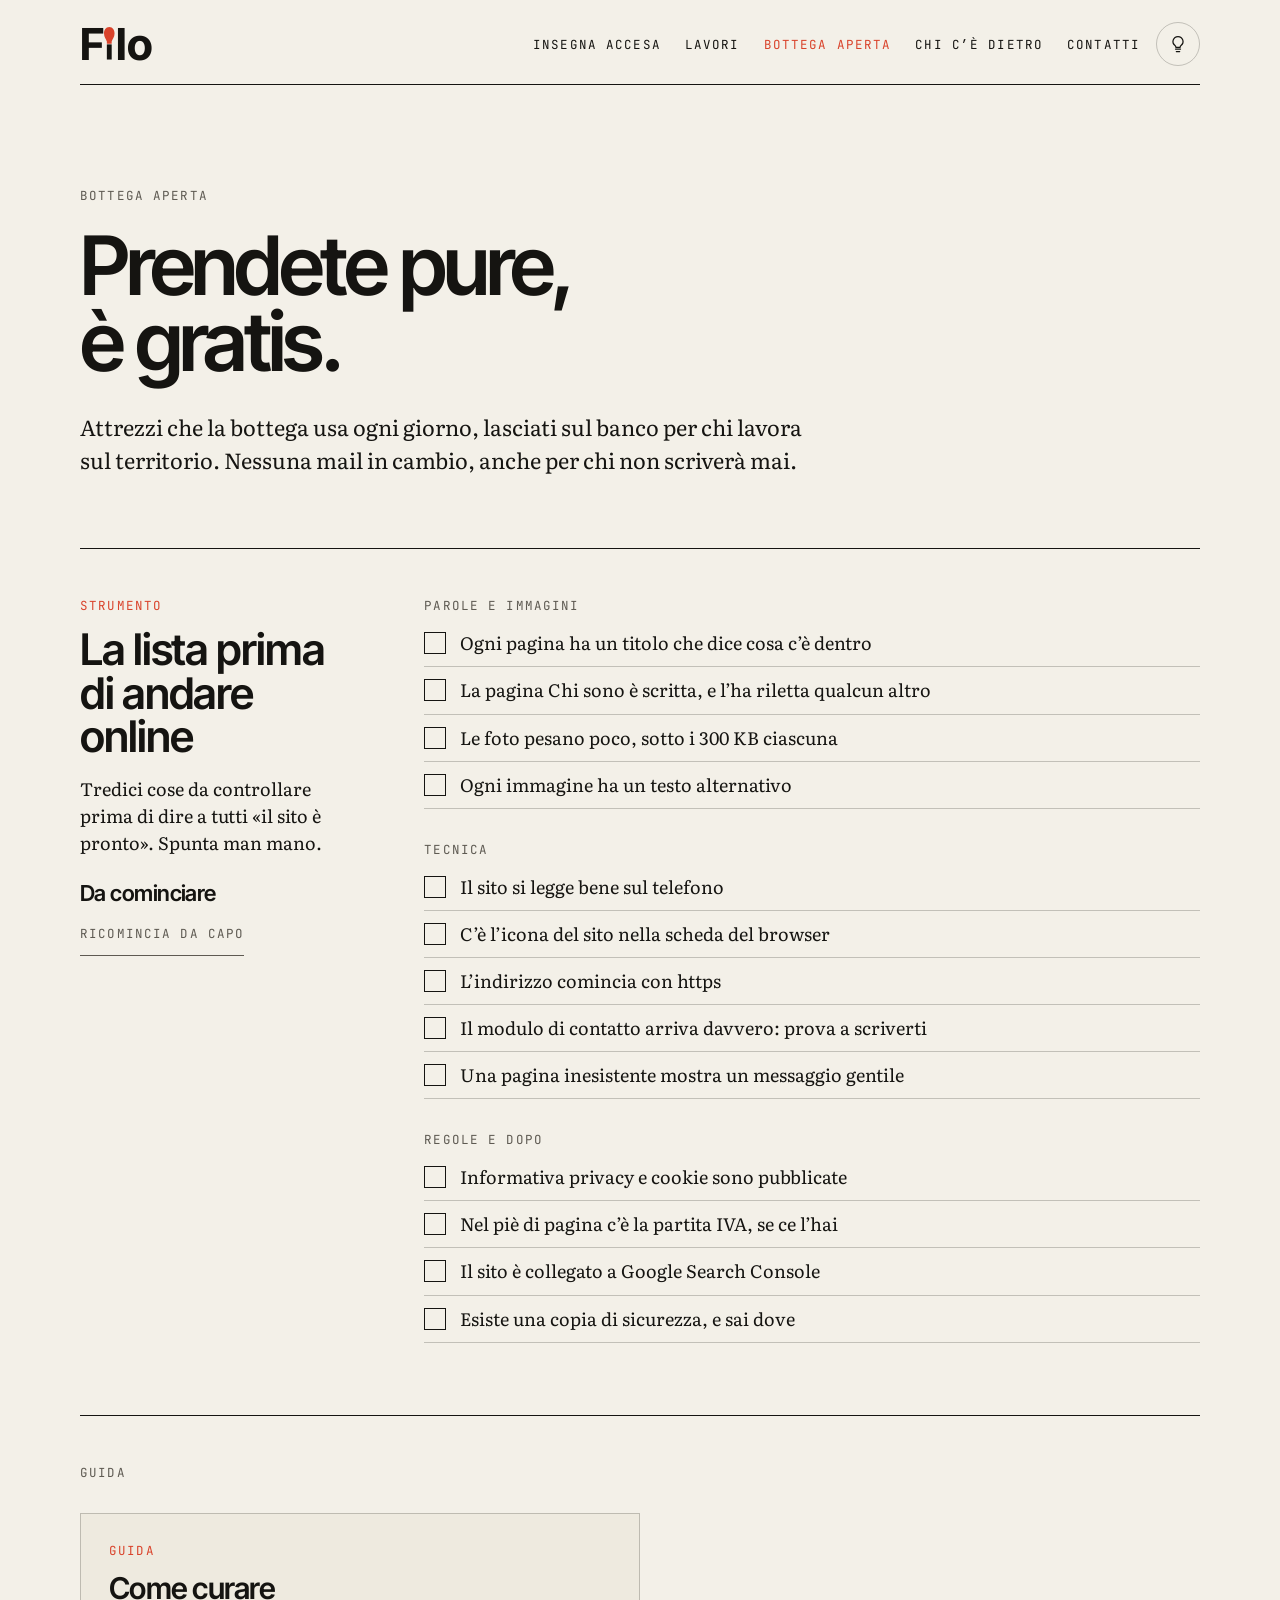
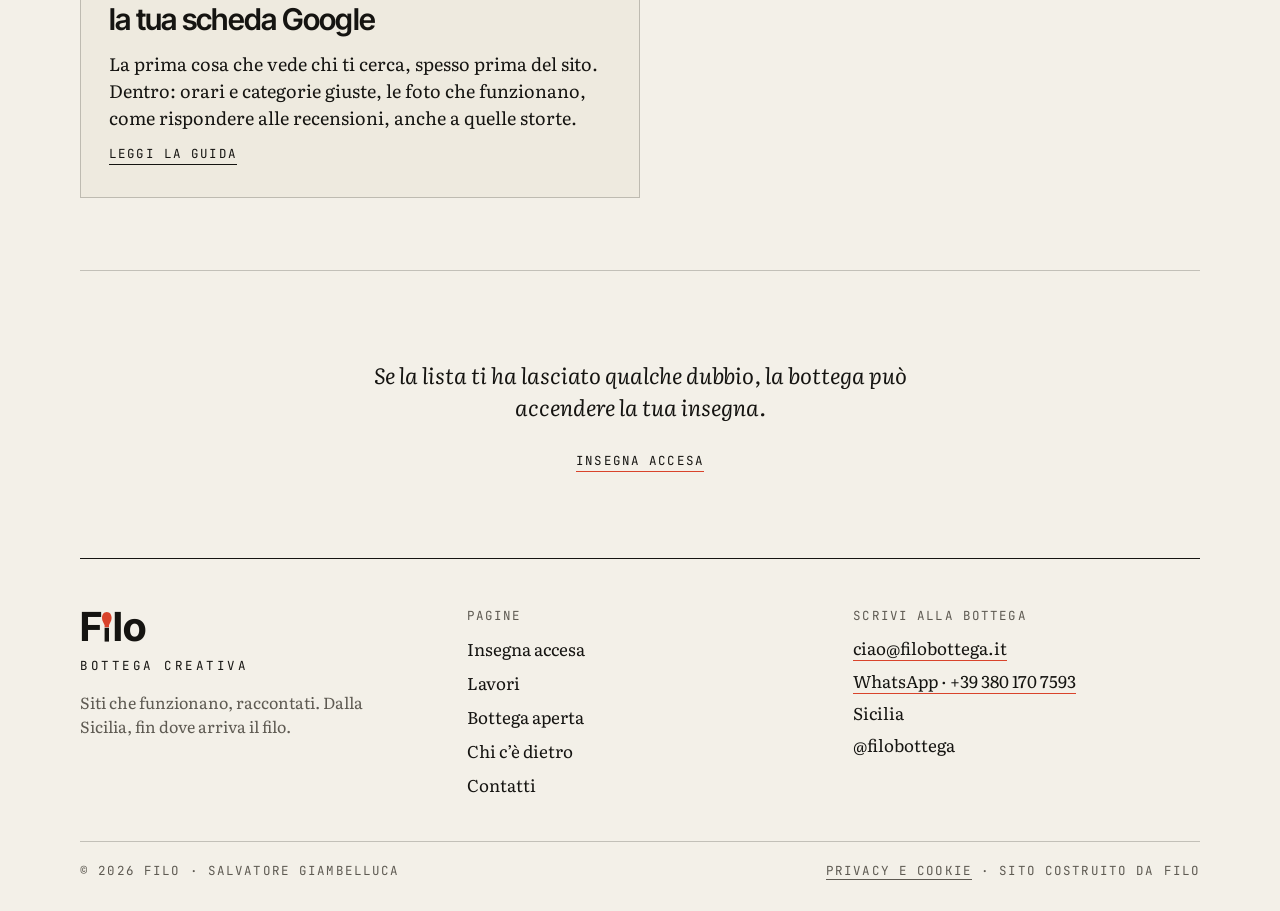
==== commit bfd971a7: "Cognome, numero WhatsApp e firma Sito costruito da Filo Co-Authored-By: Claude Opus 5.5 <noreply@ant" ====
--- a/bottega-aperta.html
+++ b/bottega-aperta.html
@@ -109,12 +109,12 @@
 </nav>
 <div>
 <p class="m" style="margin: 0 0 8px; color: var(--mute)">Scrivi alla bottega</p>
-<p style="margin: 0; font-size: 17px; line-height: 1.9"><a href="mailto:ciao@filobottega.it" style="border-bottom: 1px solid var(--accent)">ciao@filobottega.it</a><br><a href="https://wa.me/390000000000?text=Ciao%20Filo%2C%20vorrei%20accendere%20la%20mia%20insegna" style="border-bottom: 1px solid var(--accent)">WhatsApp · [numero]</a><br>Sicilia<br>@filobottega</p>
+<p style="margin: 0; font-size: 17px; line-height: 1.9"><a href="mailto:ciao@filobottega.it" style="border-bottom: 1px solid var(--accent)">ciao@filobottega.it</a><br><a href="https://wa.me/393801707593?text=Ciao%20Filo%2C%20vorrei%20accendere%20la%20mia%20insegna" style="border-bottom: 1px solid var(--accent)">WhatsApp · +39 380 170 7593</a><br>Sicilia<br>@filobottega</p>
 </div>
 </div>
 <div style="display: flex; flex-wrap: wrap; justify-content: space-between; gap: 12px 24px; padding-top: 20px; border-top: 1px solid var(--line)">
-<span class="m" style="color: var(--mute)">© 2026 Filo · Salvatore [Cognome]</span>
-<span class="m" style="color: var(--mute)"><a href="privacy.html" style="color: var(--mute); border-bottom: 1px solid currentColor">Privacy e cookie</a> · Disegnato e costruito in bottega</span>
+<span class="m" style="color: var(--mute)">© 2026 Filo · Salvatore Giambelluca</span>
+<span class="m" style="color: var(--mute)"><a href="privacy.html" style="color: var(--mute); border-bottom: 1px solid currentColor">Privacy e cookie</a> · Sito costruito da Filo</span>
 </div>
 </footer>
 
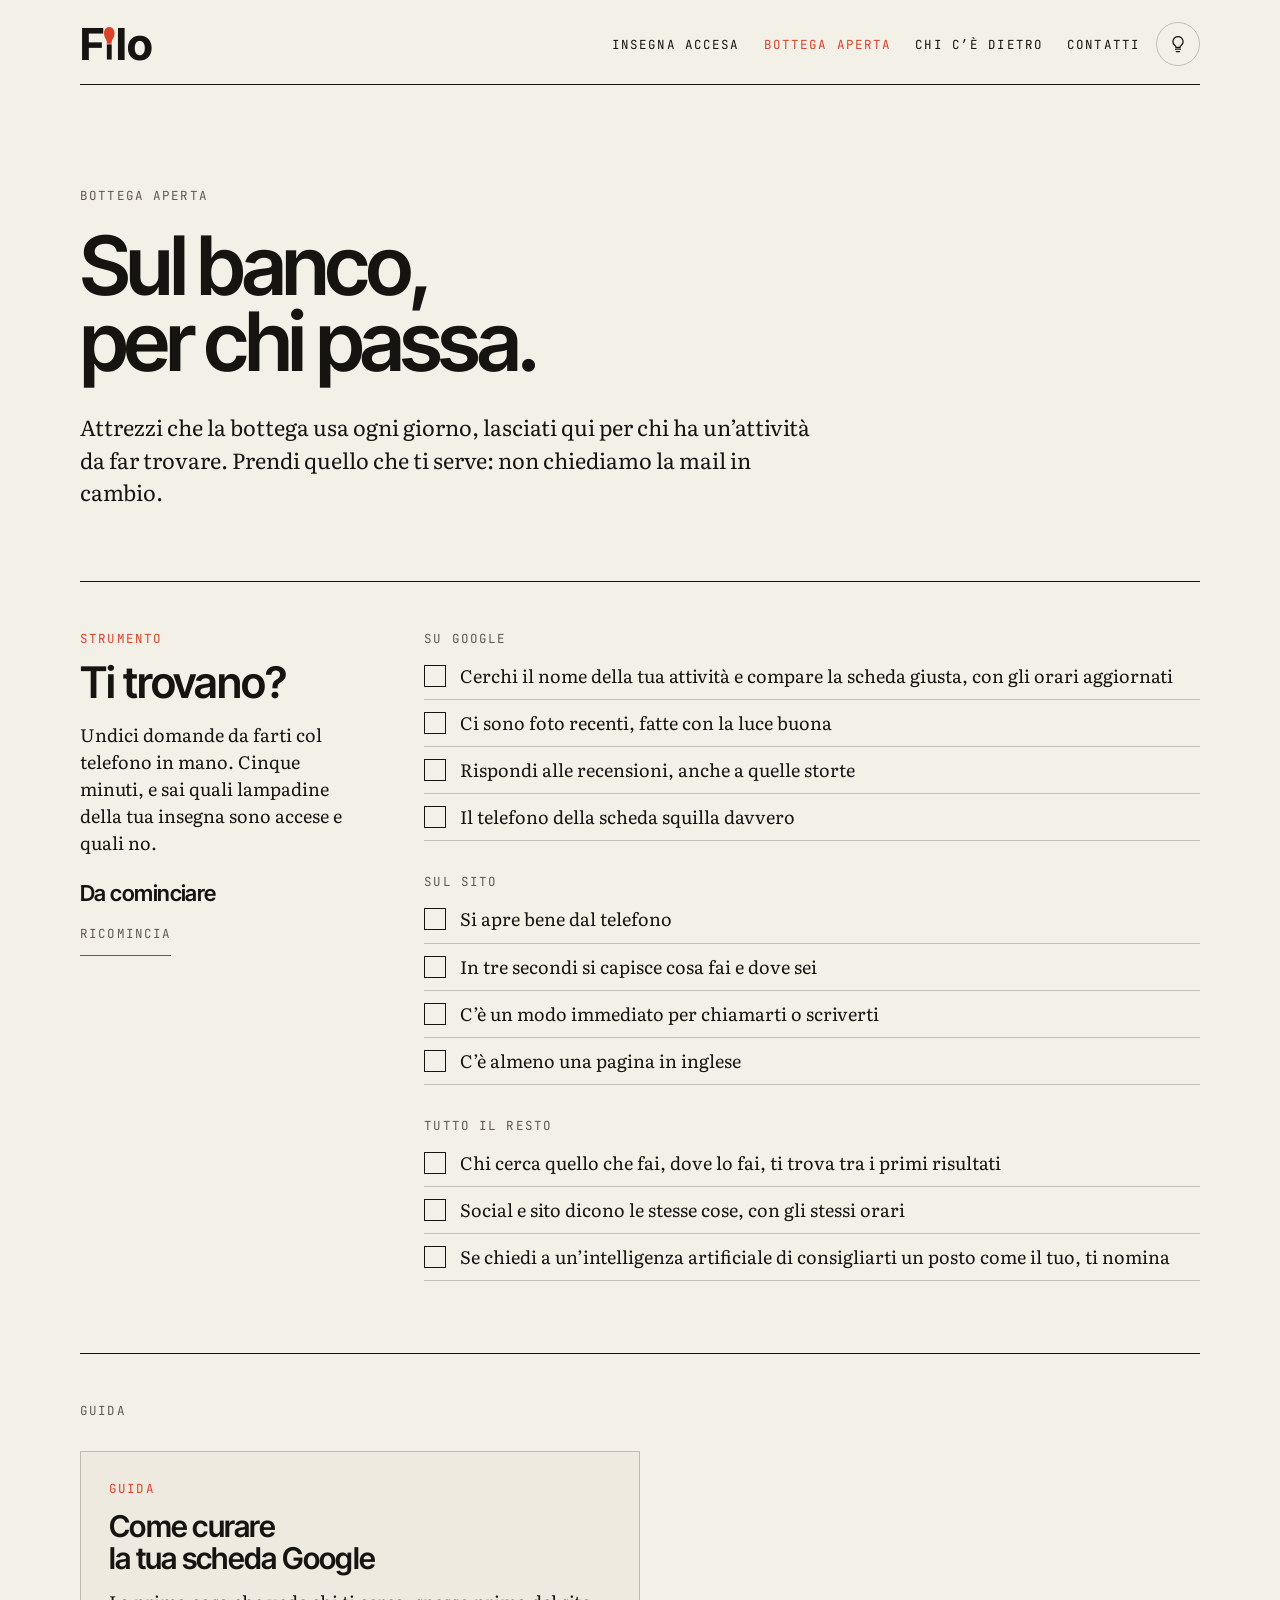
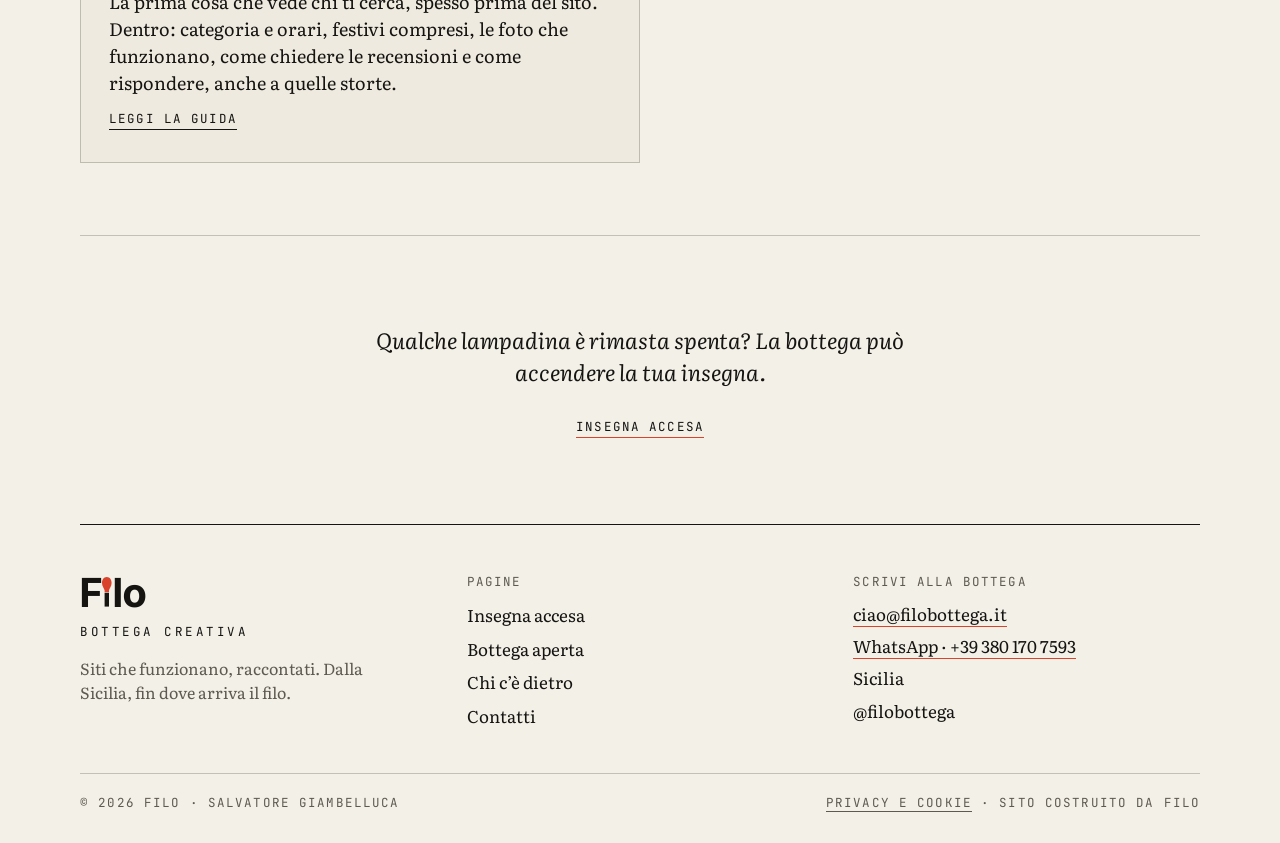
==== commit d351f918: "Filo – prototipo statico del sito Co-Authored-By: Claude Opus 5.5 <noreply@anthropic.com> Claude-Ses" ====
--- a/bottega-aperta.html
+++ b/bottega-aperta.html
@@ -26,7 +26,6 @@
 </div>
 <nav id="menu" class="navlinks" aria-label="Menu">
 <a href="insegna-accesa.html" class="m">Insegna accesa</a>
-<a href="lavori.html" class="m">Lavori</a>
 <a href="bottega-aperta.html" class="m here" aria-current="page">Bottega aperta</a>
 <a href="chi-ce-dietro.html" class="m">Chi c’è dietro</a>
 <a href="contatti.html" class="m">Contatti</a>
@@ -35,40 +34,38 @@
 
 <section style="padding: clamp(48px, 8vw, 104px) 0 clamp(40px, 6vw, 72px)">
 <p class="m" style="margin: 0 0 24px; color: var(--mute)">Bottega aperta</p>
-<h1 class="h" style="margin: 0; font-size: clamp(44px, 6.4vw, 92px); line-height: .92; font-weight: 600; letter-spacing: -.045em">Prendete pure,<br>è gratis.</h1>
-<p style="margin: 32px 0 0; max-width: 34em; font-size: clamp(19px, 1.7vw, 22px); line-height: 1.5">Attrezzi che la bottega usa ogni giorno, lasciati sul banco per chi lavora sul territorio. Nessuna mail in cambio, anche per chi non scriverà mai.</p>
+<h1 class="h" style="margin: 0; font-size: clamp(44px, 6.4vw, 92px); line-height: .92; font-weight: 600; letter-spacing: -.045em">Sul banco,<br>per chi passa.</h1>
+<p style="margin: 32px 0 0; max-width: 34em; font-size: clamp(19px, 1.7vw, 22px); line-height: 1.5">Attrezzi che la bottega usa ogni giorno, lasciati qui per chi ha un’attività da far trovare. Prendi quello che ti serve: non chiediamo la mail in cambio.</p>
 </section>
 
 <section id="lista" style="border-top: 1px solid var(--ink); padding: 48px 0 72px; display: flex; flex-wrap: wrap; gap: 32px 64px">
 <div style="flex: 1 1 280px; min-width: 0">
 <p class="m" style="margin: 0 0 14px; color: var(--accent)">Strumento</p>
-<h2 class="h" style="margin: 0 0 16px; font-size: clamp(30px, 3.4vw, 44px); line-height: 1; font-weight: 600">La lista prima<br>di andare online</h2>
-<p style="margin: 0 0 24px; font-size: 18px; line-height: 1.5">Tredici cose da controllare prima di dire a tutti «il sito è pronto». Spunta man mano.</p>
+<h2 class="h" style="margin: 0 0 16px; font-size: clamp(30px, 3.4vw, 44px); line-height: 1; font-weight: 600">Ti trovano?</h2>
+<p style="margin: 0 0 24px; font-size: 18px; line-height: 1.5">Undici domande da farti col telefono in mano. Cinque minuti, e sai quali lampadine della tua insegna sono accese e quali no.</p>
 <p class="h" style="margin: 0 0 6px; font-size: 22px; font-weight: 600" aria-live="polite" data-progress>Da cominciare</p>
-<button type="button" class="reset m" data-reset>Ricomincia da capo</button>
+<button type="button" class="reset m" data-reset>Ricomincia</button>
 </div>
 <div style="flex: 999 1 520px; min-width: 0; display: flex; flex-direction: column; gap: 32px">
 <fieldset style="border: 0; margin: 0; padding: 0">
-<legend class="m" style="padding: 0 0 6px; color: var(--mute)">Parole e immagini</legend>
-<label class="chk"><input type="checkbox" data-check="a0"><span>Ogni pagina ha un titolo che dice cosa c’è dentro</span></label>
-<label class="chk"><input type="checkbox" data-check="a1"><span>La pagina Chi sono è scritta, e l’ha riletta qualcun altro</span></label>
-<label class="chk"><input type="checkbox" data-check="a2"><span>Le foto pesano poco, sotto i 300 KB ciascuna</span></label>
-<label class="chk"><input type="checkbox" data-check="a3"><span>Ogni immagine ha un testo alternativo</span></label>
+<legend class="m" style="padding: 0 0 6px; color: var(--mute)">Su Google</legend>
+<label class="chk"><input type="checkbox" data-check="a0"><span>Cerchi il nome della tua attività e compare la scheda giusta, con gli orari aggiornati</span></label>
+<label class="chk"><input type="checkbox" data-check="a1"><span>Ci sono foto recenti, fatte con la luce buona</span></label>
+<label class="chk"><input type="checkbox" data-check="a2"><span>Rispondi alle recensioni, anche a quelle storte</span></label>
+<label class="chk"><input type="checkbox" data-check="a3"><span>Il telefono della scheda squilla davvero</span></label>
 </fieldset>
 <fieldset style="border: 0; margin: 0; padding: 0">
-<legend class="m" style="padding: 0 0 6px; color: var(--mute)">Tecnica</legend>
-<label class="chk"><input type="checkbox" data-check="b0"><span>Il sito si legge bene sul telefono</span></label>
-<label class="chk"><input type="checkbox" data-check="b1"><span>C’è l’icona del sito nella scheda del browser</span></label>
-<label class="chk"><input type="checkbox" data-check="b2"><span>L’indirizzo comincia con https</span></label>
-<label class="chk"><input type="checkbox" data-check="b3"><span>Il modulo di contatto arriva davvero: prova a scriverti</span></label>
-<label class="chk"><input type="checkbox" data-check="b4"><span>Una pagina inesistente mostra un messaggio gentile</span></label>
+<legend class="m" style="padding: 0 0 6px; color: var(--mute)">Sul sito</legend>
+<label class="chk"><input type="checkbox" data-check="b0"><span>Si apre bene dal telefono</span></label>
+<label class="chk"><input type="checkbox" data-check="b1"><span>In tre secondi si capisce cosa fai e dove sei</span></label>
+<label class="chk"><input type="checkbox" data-check="b2"><span>C’è un modo immediato per chiamarti o scriverti</span></label>
+<label class="chk"><input type="checkbox" data-check="b3"><span>C’è almeno una pagina in inglese</span></label>
 </fieldset>
 <fieldset style="border: 0; margin: 0; padding: 0">
-<legend class="m" style="padding: 0 0 6px; color: var(--mute)">Regole e dopo</legend>
-<label class="chk"><input type="checkbox" data-check="c0"><span>Informativa privacy e cookie sono pubblicate</span></label>
-<label class="chk"><input type="checkbox" data-check="c1"><span>Nel piè di pagina c’è la partita IVA, se ce l’hai</span></label>
-<label class="chk"><input type="checkbox" data-check="c2"><span>Il sito è collegato a Google Search Console</span></label>
-<label class="chk"><input type="checkbox" data-check="c3"><span>Esiste una copia di sicurezza, e sai dove</span></label>
+<legend class="m" style="padding: 0 0 6px; color: var(--mute)">Tutto il resto</legend>
+<label class="chk"><input type="checkbox" data-check="c0"><span>Chi cerca quello che fai, dove lo fai, ti trova tra i primi risultati</span></label>
+<label class="chk"><input type="checkbox" data-check="c1"><span>Social e sito dicono le stesse cose, con gli stessi orari</span></label>
+<label class="chk"><input type="checkbox" data-check="c2"><span>Se chiedi a un’intelligenza artificiale di consigliarti un posto come il tuo, ti nomina</span></label>
 </fieldset>
 </div>
 </section>
@@ -79,14 +76,14 @@
 <a href="#" style="display: flex; flex-direction: column; gap: 14px; background: var(--card); border: 1px solid var(--line); padding: 28px 28px 32px">
 <span class="m" style="color: var(--accent)">Guida</span>
 <span class="h" style="font-size: 30px; font-weight: 600; line-height: 1.05">Come curare<br>la tua scheda Google</span>
-<span style="font-size: 18px; line-height: 1.5">La prima cosa che vede chi ti cerca, spesso prima del sito. Dentro: orari e categorie giuste, le foto che funzionano, come rispondere alle recensioni, anche a quelle storte.</span>
+<span style="font-size: 18px; line-height: 1.5">La prima cosa che vede chi ti cerca, spesso prima del sito. Dentro: categoria e orari, festivi compresi, le foto che funzionano, come chiedere le recensioni e come rispondere, anche a quelle storte.</span>
 <span class="m" style="border-bottom: 1px solid currentColor; align-self: flex-start; padding-bottom: 2px">Leggi la guida</span>
 </a>
 </div>
 </section>
 
 <section style="border-top: 1px solid var(--line); padding: clamp(48px, 8vw, 88px) 0; text-align: center">
-<p style="margin: 0 auto 24px; max-width: 26em; font-size: 22px; line-height: 1.45; font-style: italic">Se la lista ti ha lasciato qualche dubbio, la bottega può accendere la tua insegna.</p>
+<p style="margin: 0 auto 24px; max-width: 26em; font-size: 22px; line-height: 1.45; font-style: italic">Qualche lampadina è rimasta spenta? La bottega può accendere la tua insegna.</p>
 <a href="insegna-accesa.html" class="m" style="border-bottom: 1px solid var(--accent); padding-bottom: 2px">Insegna accesa</a>
 </section>
 
@@ -101,7 +98,6 @@
 <p class="m" style="margin: 0 0 8px; color: var(--mute)">Pagine</p>
 <ul style="list-style: none; margin: 0; padding: 0; font-size: 17px; line-height: 1.4">
 <li><a href="insegna-accesa.html" style="display: inline-block; padding: 5px 0">Insegna accesa</a></li>
-<li><a href="lavori.html" style="display: inline-block; padding: 5px 0">Lavori</a></li>
 <li><a href="bottega-aperta.html" style="display: inline-block; padding: 5px 0">Bottega aperta</a></li>
 <li><a href="chi-ce-dietro.html" style="display: inline-block; padding: 5px 0">Chi c’è dietro</a></li>
 <li><a href="contatti.html" style="display: inline-block; padding: 5px 0">Contatti</a></li>
--- a/assets/style.css
+++ b/assets/style.css
@@ -38,8 +38,6 @@
 .pg{--paper:#F3F0E8;--ink:#151411;--mute:#5E5A52;--line:rgba(21,20,17,.22);--accent:#D9432B;--frame:#FBF9F4;--card:#EEEADF;background:var(--paper);color:var(--ink);font-family:'Literata',Georgia,serif}
 .pg.dark{--paper:#151411;--ink:#ECE8DE;--mute:#A8A397;--line:rgba(236,232,222,.22);--accent:#E8573F;--frame:#ECE8DE;--card:#1D1B18}
 .here{color:var(--accent)}
-.pg{--paper:#F3F0E8;--ink:#151411;--mute:#5E5A52;--line:rgba(21,20,17,.22);--accent:#D9432B;--frame:#FBF9F4;--ph:#DDD7C9;--card:#EEEADF;background:var(--paper);color:var(--ink);font-family:'Literata',Georgia,serif}
-.pg.dark{--paper:#151411;--ink:#ECE8DE;--mute:#A8A397;--line:rgba(236,232,222,.22);--accent:#E8573F;--frame:#ECE8DE;--ph:#2C2A25;--card:#1D1B18}
 .chk{display:flex;gap:14px;align-items:flex-start;min-height:44px;padding:10px 0;border-bottom:1px solid var(--line);cursor:pointer;font-size:18px;line-height:1.45}
 .chk input{appearance:none;-webkit-appearance:none;flex:0 0 22px;width:22px;height:22px;margin:2px 0 0;border:1.5px solid var(--ink);background:transparent;cursor:pointer;display:grid;place-content:center}
 .chk input:checked{background:var(--accent);border-color:var(--accent)}
@@ -48,6 +46,8 @@
 .done{color:var(--mute);text-decoration:line-through;text-decoration-color:var(--accent)}
 .reset{background:none;border:0;padding:0;min-height:44px;color:var(--mute);cursor:pointer;border-bottom:1px solid currentColor}
 .reset:hover{color:var(--accent)}
+.pg{--paper:#F3F0E8;--ink:#151411;--mute:#5E5A52;--line:rgba(21,20,17,.22);--accent:#D9432B;--frame:#FBF9F4;--ph:#DDD7C9;--card:#EEEADF;background:var(--paper);color:var(--ink);font-family:'Literata',Georgia,serif}
+.pg.dark{--paper:#151411;--ink:#ECE8DE;--mute:#A8A397;--line:rgba(236,232,222,.22);--accent:#E8573F;--frame:#ECE8DE;--ph:#2C2A25;--card:#1D1B18}
 .chip{min-height:40px;padding:0 16px;border:1px solid rgba(21,20,17,.35);background:transparent;color:#151411;cursor:pointer;border-radius:999px}
 .chip:hover{border-color:#D9432B}
 .chip.on{background:#151411;border-color:#151411;color:#F3F0E8}
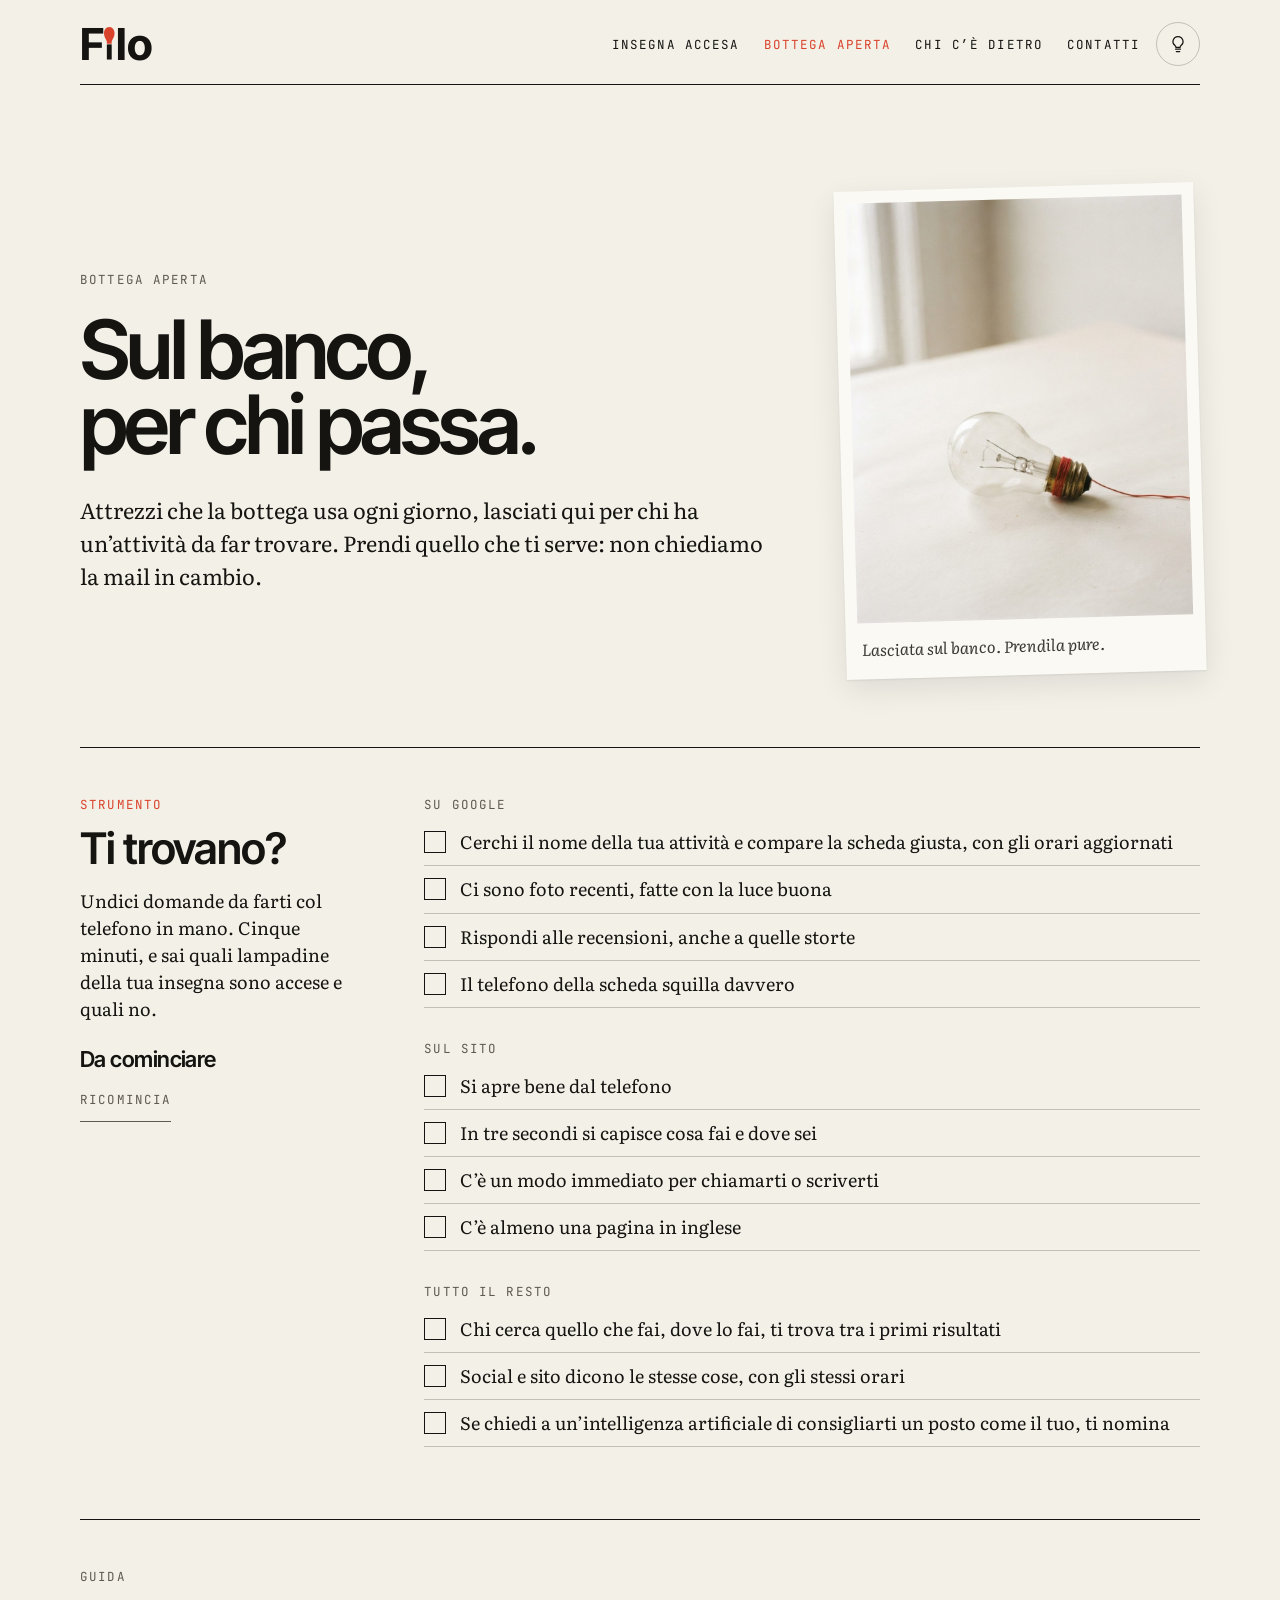
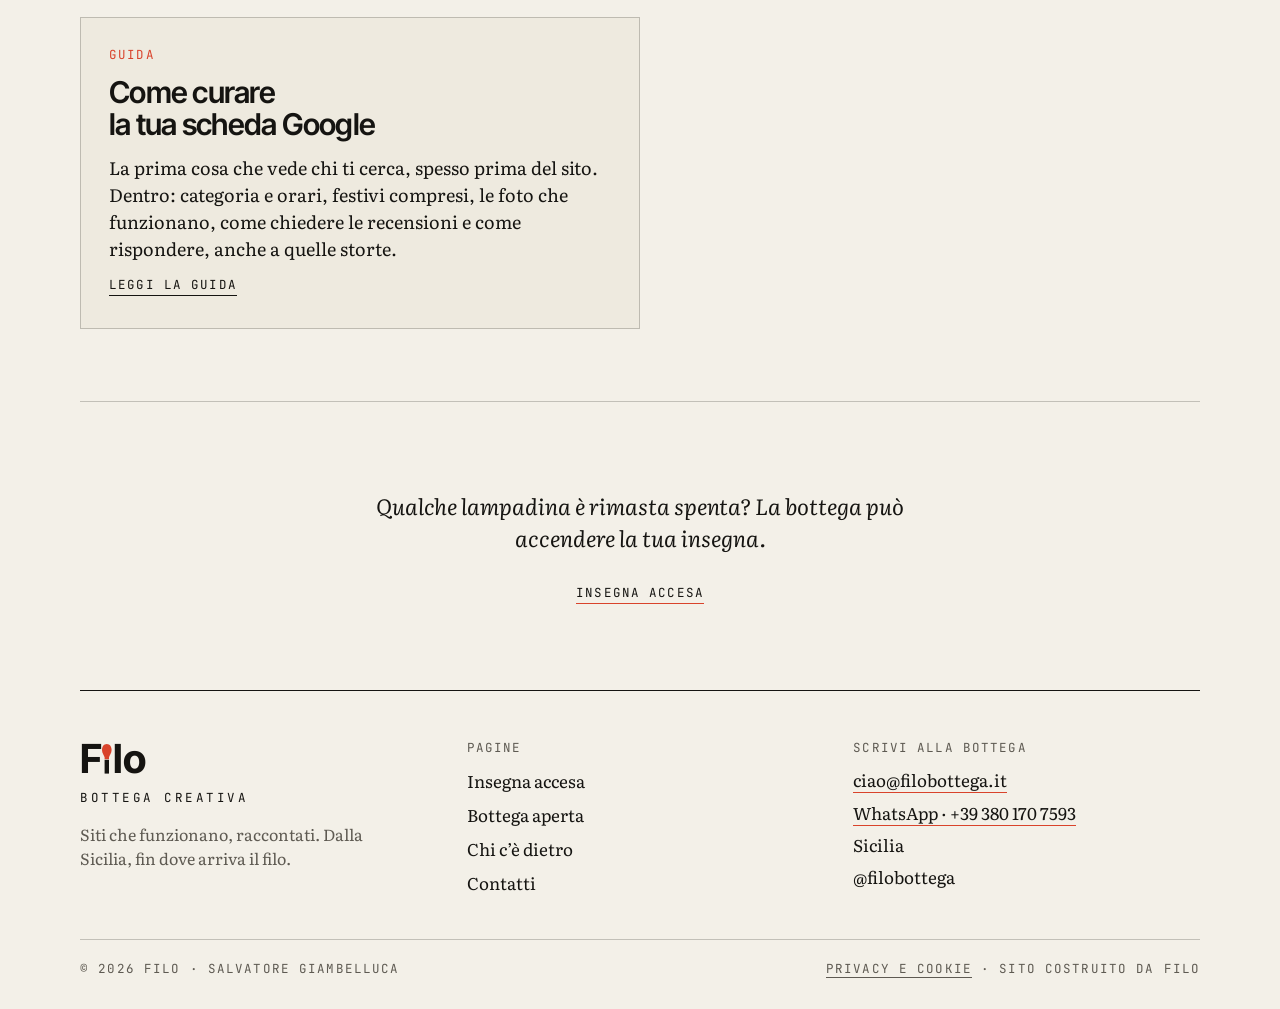
==== commit 86421340: "Bottega aperta: polaroid della lampadina (tema 1.0.9) Co-Authored-By: Claude Opus 5.5 <noreply@anthr" ====
--- a/bottega-aperta.html
+++ b/bottega-aperta.html
@@ -32,10 +32,16 @@
 </nav>
 </header>
 
-<section style="padding: clamp(48px, 8vw, 104px) 0 clamp(40px, 6vw, 72px)">
+<section style="padding: clamp(48px, 8vw, 104px) 0 clamp(40px, 6vw, 72px); display: flex; flex-wrap: wrap; align-items: center; gap: 40px 64px">
+<div style="flex: 1 1 400px; min-width: 0">
 <p class="m" style="margin: 0 0 24px; color: var(--mute)">Bottega aperta</p>
 <h1 class="h" style="margin: 0; font-size: clamp(44px, 6.4vw, 92px); line-height: .92; font-weight: 600; letter-spacing: -.045em">Sul banco,<br>per chi passa.</h1>
 <p style="margin: 32px 0 0; max-width: 34em; font-size: clamp(19px, 1.7vw, 22px); line-height: 1.5">Attrezzi che la bottega usa ogni giorno, lasciati qui per chi ha un’attività da far trovare. Prendi quello che ti serve: non chiediamo la mail in cambio.</p>
+</div>
+<figure class="hero-pol" style="background: var(--frame); padding: 12px 12px 0; box-shadow: 0 1px 2px rgba(0,0,0,.08), 0 10px 30px rgba(0,0,0,.09)">
+<img src="img/lampadina.jpg" alt="Una lampadina posata su un tavolo chiaro, con un filo vermiglio avvolto attorno all’attacco" width="928" height="1152" style="display: block; width: 100%; height: auto; aspect-ratio: 4 / 5; object-fit: cover; background: var(--ph)">
+<figcaption style="font-style: italic; font-size: 16px; color: #3A3732; padding: 14px 4px 18px">Lasciata sul banco. Prendila pure.</figcaption>
+</figure>
 </section>
 
 <section id="lista" style="border-top: 1px solid var(--ink); padding: 48px 0 72px; display: flex; flex-wrap: wrap; gap: 32px 64px">
--- a/assets/style.css
+++ b/assets/style.css
@@ -21,6 +21,11 @@
 .hnav .navlinks{margin-left:0;justify-content:center;gap:0 28px}
 .mbr{display:none}
 .thread-v{display:none}
+.pb-grid{position:relative;display:grid;grid-template-columns:repeat(3,minmax(0,1fr));gap:40px 56px;padding-top:30px}
+.pb-grid::before{content:"";position:absolute;left:0;right:0;top:0;border-top:1.5px dashed var(--accent)}
+.pb-item{position:relative;min-width:0}
+.pb-item::before{content:"";position:absolute;left:0;top:-31px;width:32px;height:3px;background:var(--accent)}
+@media (max-width:760px){.pb-grid{grid-template-columns:minmax(0,1fr);row-gap:40px;padding:0 0 0 26px}.pb-grid::before{right:auto;top:8px;bottom:8px;border-top:0;border-left:1.5px dashed var(--accent)}.pb-item::before{left:-26px;top:11px;width:16px;height:2px}}
 @media (max-width:760px){.thread-h{display:none}.thread-v{display:block}.pc-cols{grid-template-columns:minmax(0,1fr) !important;row-gap:120px !important;padding-bottom:90px !important}.pc-cols>div{padding:0 12px}.pc-cols p{font-size:17px !important}}
 @media (max-width:760px){.topbar{flex-wrap:nowrap !important}.open-status{display:none !important}.mbr{display:inline}.sep{display:none}.sign{line-height:1.7}}
 @media (max-width:760px){
@@ -38,6 +43,11 @@
 .pg{--paper:#F3F0E8;--ink:#151411;--mute:#5E5A52;--line:rgba(21,20,17,.22);--accent:#D9432B;--frame:#FBF9F4;--card:#EEEADF;background:var(--paper);color:var(--ink);font-family:'Literata',Georgia,serif}
 .pg.dark{--paper:#151411;--ink:#ECE8DE;--mute:#A8A397;--line:rgba(236,232,222,.22);--accent:#E8573F;--frame:#ECE8DE;--card:#1D1B18}
 .here{color:var(--accent)}
+.perchi-grid{display:grid;grid-template-columns:repeat(5,minmax(0,1fr));gap:32px}
+@media (max-width:1000px){.perchi-grid{grid-template-columns:repeat(3,minmax(0,1fr))}}
+@media (max-width:640px){.perchi-grid{grid-template-columns:minmax(0,1fr)}}
+.hero-pol{flex:0 1 360px;max-width:400px;margin:0 0 0 auto;transform:rotate(-1.6deg)}
+@media (max-width:760px){.hero-pol{flex-basis:100%;max-width:340px;margin:8px auto 0}}
 .chk{display:flex;gap:14px;align-items:flex-start;min-height:44px;padding:10px 0;border-bottom:1px solid var(--line);cursor:pointer;font-size:18px;line-height:1.45}
 .chk input{appearance:none;-webkit-appearance:none;flex:0 0 22px;width:22px;height:22px;margin:2px 0 0;border:1.5px solid var(--ink);background:transparent;cursor:pointer;display:grid;place-content:center}
 .chk input:checked{background:var(--accent);border-color:var(--accent)}
